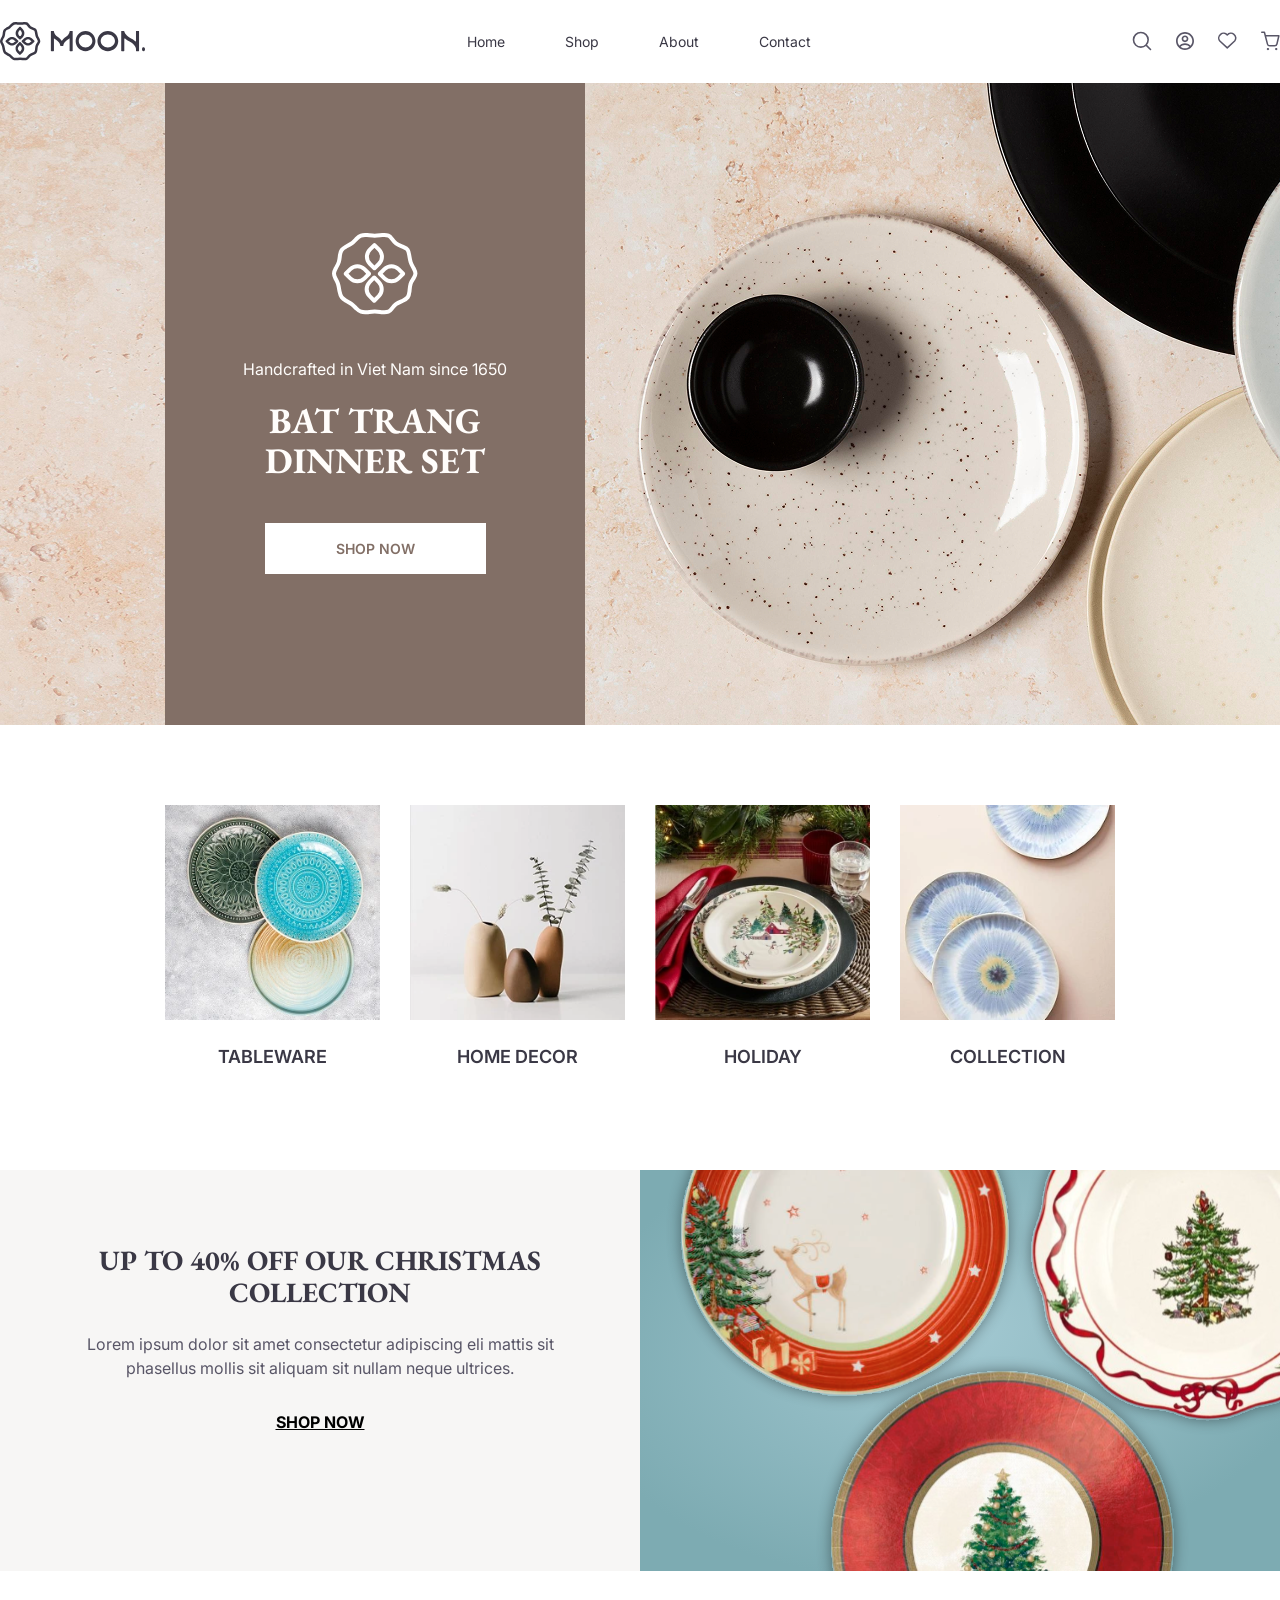
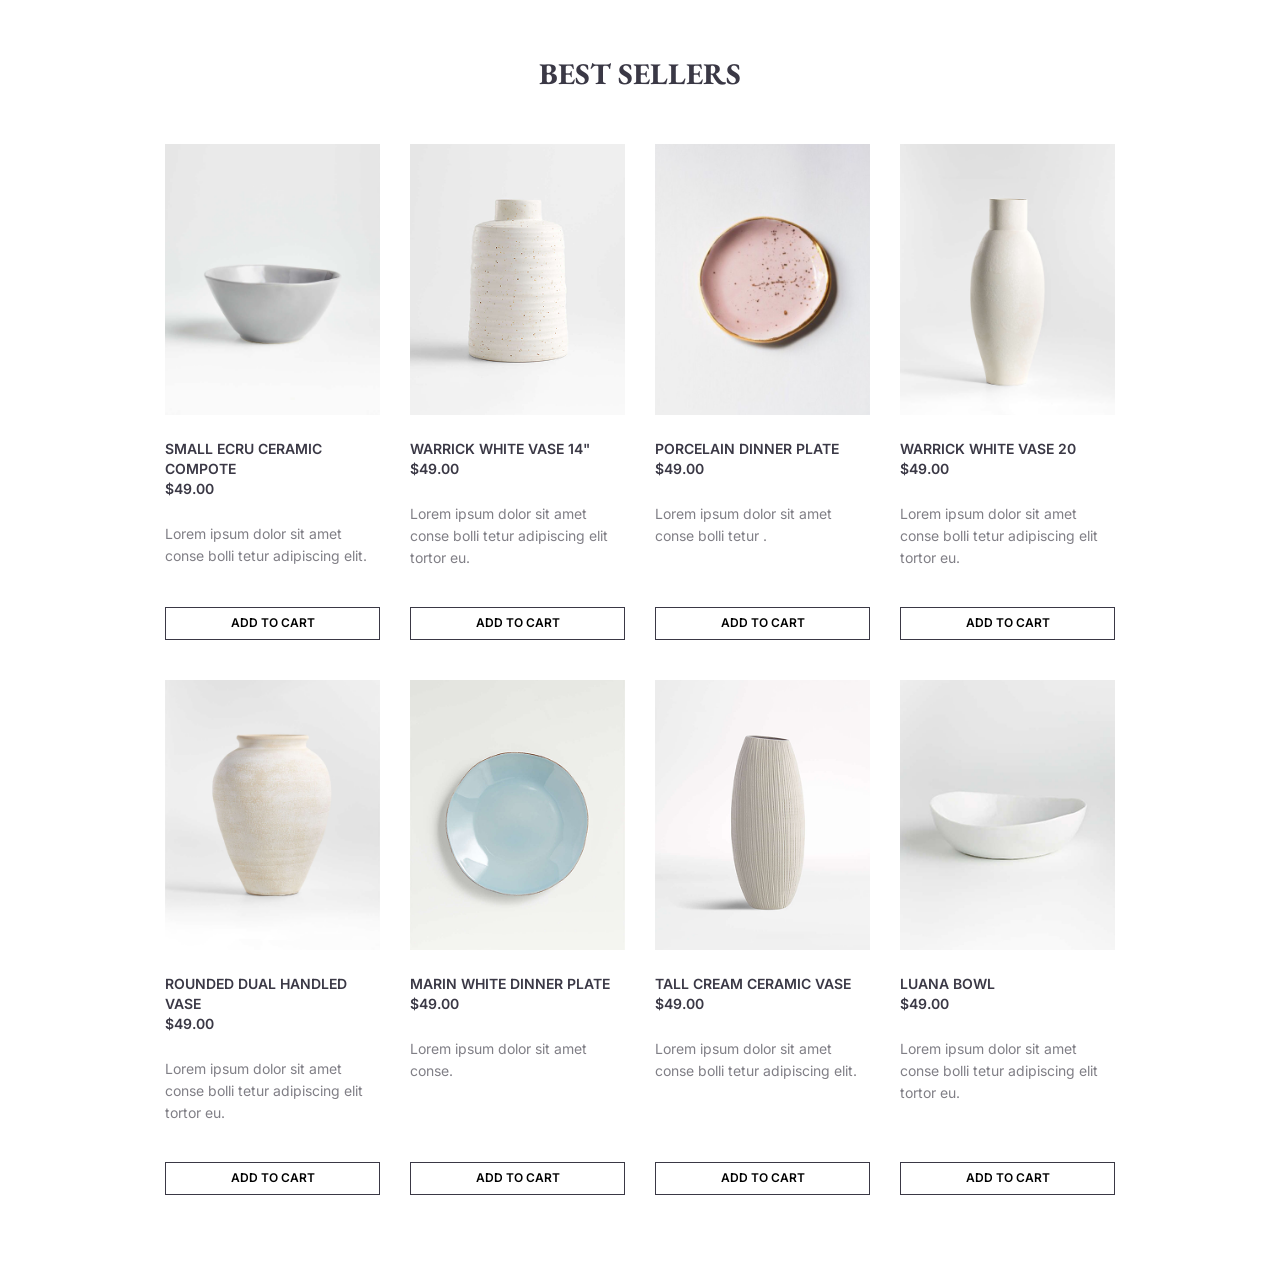
==== index.html @ 0aa41425 "best sellers section added" ====
<!DOCTYPE html>
<html lang="en">

<head>
    <meta charset="UTF-8">
    <meta name="viewport" content="width=device-width, initial-scale=1.0">
    <title>Moon Ceramic-Furniture Store</title>
    <!-- google fonts -->
    <link rel="preconnect" href="https://fonts.googleapis.com">
    <link rel="preconnect" href="https://fonts.gstatic.com" crossorigin>
    <link
        href="https://fonts.googleapis.com/css2?family=EB+Garamond:ital,wght@0,400..800;1,400..800&family=Inter:ital,opsz,wght@0,14..32,100..900;1,14..32,100..900&display=swap"
        rel="stylesheet">
    <!-- Tailwind CSS -->
    <link rel="stylesheet" href="./assets/css/output.css">
</head>

<body class="font-inter">
    <header class="py-[21.84px]">
        <div class="container mx-auto flex justify-between items-center px-5 md:px-0">
            <div class="menu-icon block md:hidden">
                <img src="./assets/images/icons/Menu.svg" alt="menu icon">
            </div>
            <div class="logo">
                <img src="./assets/images/public/logo.svg" alt="logo">
            </div>
            <nav class="hidden md:block">
                <ul class="flex gap-15">
                    <li><a href="#" class="nav-link">Home</a></li>
                    <li><a href="#" class="nav-link">Shop</a></li>
                    <li><a href="#" class="nav-link">About</a></li>
                    <li><a href="#" class="nav-link">Contact</a></li>
                </ul>
            </nav>
            <div class="icons flex gap-6">
                <img src="./assets/images/icons/Search.svg" alt="icon" class="hidden md:block">
                <img src="./assets/images/icons/Avatar.svg" alt="icon" class="hidden md:block">
                <img src="./assets/images/icons/Heart.svg" alt="icon" class="hidden md:block">
                <img src="./assets/images/icons/Shopping cart.svg" alt="icon">
            </div>
        </div>
    </header>
    <main>
        <div class="hero md:bg-[url(../images/public/hero.png)] bg-cover bg-center md:h-160.5">
            <div class="hero-img h-99.5 md:hidden block">
                <img src="./assets/images/public/hero.png" alt="hero image" class="w-full h-full object-cover">
            </div>
            <div
                class="md:ml-41.25 h-88.5 md:h-160.5 md:w-105 bg-[#826F66] flex flex-col md:gap-10.5 gap-7.5 justify-center items-center text-center px-8">
                <img src="./assets/images/public/Icon.svg" alt="">
                <div class="hero-text">
                    <p class="text-light leading-6">Handcrafted in Viet Nam since 1650</p>
                    <h1 class="pt-5 text-light font-bold font-heading text-4xl leading-10 tracking-[4%]">BAT TRANG
                        DINNER SET</h1>
                </div>
                <a href="#" class="text-[#826F66] bg-white py-3.75 px-17.75 font-semibold text-[14px] uppercase">shop
                    now</a>
            </div>
        </div>
        <!-- <div class="collection-section py-20 px-5.5 md:px-41.25">
            <div class="container flex gap-7.5 mx-auto flex-wrap">
                <div class="colection-item text-center lg:w-[calc((100%-90px)/4)] md:w-[calc((100%-30px)/2)] w-100">
                    <img class="w-full" src="./assets/images/collection/TableWare.webp" alt="collection product">
                    <h2 class="product-name">TableWare</h2>
                </div>
                <div class="colection-item text-center lg:w-[calc((100%-90px)/4)] md:w-[calc((100%-30px)/2)] w-100">
                    <img class="w-full" src="./assets/images/collection/Home_decor.webp" alt="collection product">
                    <h2 class="product-name">Home decor</h2>
                </div>
                <div class="colection-item text-center lg:w-[calc((100%-90px)/4)] md:w-[calc((100%-30px)/2)] w-100">
                    <img class="w-full" src="./assets/images/collection/holiday.webp" alt="collection product">
                    <h2 class="product-name">holiday</h2>
                </div>
                <div class="colection-item text-center lg:w-[calc((100%-90px)/4)] md:w-[calc((100%-30px)/2)] w-100">
                    <img class="w-full" src="./assets/images/collection/Collection.webp" alt="collection product">
                    <h2 class="product-name">Collection</h2>
                </div>
            </div>
        </div> -->
        <div class="collection-section py-7.5 md:py-20 px-5.5 md:px-41.25">
            <div class="container mx-auto">
                <div class="products-grid">
                    <div class="colection-item text-center">
                        <img class="w-full" src="./assets/images/collection/TableWare.webp" alt="collection product">
                        <h2 class="product-name">TableWare</h2>
                    </div>
                    <div class="colection-item text-center">
                        <img class="w-full" src="./assets/images/collection/Home_decor.webp" alt="collection product">
                        <h2 class="product-name">Home decor</h2>
                    </div>
                    <div class="colection-item text-center">
                        <img class="w-full" src="./assets/images/collection/holiday.webp" alt="collection product">
                        <h2 class="product-name">holiday</h2>
                    </div>
                    <div class="colection-item text-center">
                        <img class="w-full" src="./assets/images/collection/Collection.webp" alt="collection product">
                        <h2 class="product-name">Collection</h2>
                    </div>
                </div>

            </div>
        </div>

        <div class="christmas-collection">
            <div class="container mx-auto">
                <div class="grid grid-cols-1 md:grid-cols-2">
                    <div
                        class="christmas-offer bg-bg-light flex flex-col gap-6 justify-center items-center px-2.5 md:px-16">
                        <h2
                            class="text-center text-[28px] uppercase text-Primary-warm font-heading font-bold leading-8 tracking-[4%]">
                            Up to 40% off our Christmas collection</h2>
                        <div class="offer-content flex flex-col gap-8">
                            <p class=" text-paragrah text-center">
                                Lorem ipsum dolor sit amet consectetur adipiscing eli mattis sit phasellus mollis sit
                                aliquam sit nullam neque ultrices.
                            </p>
                            <a href=""
                                class="text-primary text-center uppercase underline font-bold leading-5 tracking-[6%] pb-16">shop
                                now</a>
                        </div>
                    </div>
                    <div class="christmas-image">
                        <img src="./assets/images/public/Christmas.svg" class="w-full" alt="christmas-offer">
                    </div>
                </div>
            </div>
        </div>

        <div class="best-sellers py-10 md:py-20 px-5 lg:px-41.25">
            <h2 class="section-title">Best sellers</h2>
            <div class="container mx-auto best-sellers-grid gap-y-10">
                <div class="product flex flex-col gap-9.5 justify-between">
                    <div class="product-info flex flex-col gap-6">
                        <img src="./assets/images/best_sellers/Image.png" alt="product" class="w-full">
                        <div class="product-details">
                            <h3 class="product-title">Small Ecru Ceramic Compote </h3>
                            <span class="price font-semibold text-[14px] text-Primary-warm">$49.00</span>
                        </div>
                        <p class="product-description text-[#807F86] text-[14px] leading-5.5">Lorem ipsum dolor sit
                            amet
                            conse bolli tetur adipiscing elit.</p>
                    </div>
                    <a href="#"
                        class="uppercase text-[12px] leading-[8%] font-semibold px-4.5 py-3.75 text-center border border-Primary-warm">Add
                        to cart</a>
                </div>
                <div class="product flex flex-col gap-9.5 justify-between">
                    <div class="product-info flex flex-col gap-6">
                        <img src="./assets/images/best_sellers/holden-vase.png" alt="product" class="w-full">
                        <div class="product-details">
                            <h3 class="product-title">Warrick White Vase 14" </h3>
                            <span class="price font-semibold text-[14px] text-Primary-warm">$49.00</span>
                        </div>
                        <p class="product-description text-[#807F86] text-[14px] leading-5.5">Lorem ipsum dolor sit amet
                            conse bolli tetur adipiscing elit tortor eu.</p>
                    </div>
                    <a href="#"
                        class="uppercase text-[12px] leading-[8%] font-semibold px-4.5 py-3.75 text-center border border-Primary-warm">Add
                        to cart</a>
                </div>
                <div class="product flex flex-col gap-9.5 justify-between">
                    <div class="product-info flex flex-col gap-6">
                        <img src="./assets/images/best_sellers/Image (1).png" alt="product" class="w-full">
                        <div class="product-details">
                            <h3 class="product-title">Porcelain Dinner Plate </h3>
                            <span class="price font-semibold text-[14px] text-Primary-warm">$49.00</span>
                        </div>
                        <p class="product-description text-[#807F86] text-[14px] leading-5.5">Lorem ipsum dolor sit amet
                            conse bolli tetur .</p>
                    </div>
                    <a href="#"
                        class="uppercase text-[12px] leading-[8%] font-semibold px-4.5 py-3.75 text-center border border-Primary-warm">Add
                        to cart</a>
                </div>
                <div class="product flex flex-col gap-9.5 justify-between">
                    <div class="product-info flex flex-col gap-6">
                        <img src="./assets/images/best_sellers/Image (2).png" alt="product" class="w-full">
                        <div class="product-details">
                            <h3 class="product-title">Warrick White Vase 20</h3>
                            <span class="price font-semibold text-[14px] text-Primary-warm">$49.00</span>
                        </div>
                        <p class="product-description text-[#807F86] text-[14px] leading-5.5">Lorem ipsum dolor sit amet
                            conse bolli tetur adipiscing elit tortor eu.</p>
                    </div>
                    <a href="#"
                        class="uppercase text-[12px] leading-[8%] font-semibold px-4.5 py-3.75 text-center border border-Primary-warm">Add
                        to cart</a>
                </div>
                <div class="product flex flex-col gap-9.5 justify-between">
                    <div class="product-info flex flex-col gap-6">
                        <img src="./assets/images/best_sellers/Image (3).png" alt="product" class="w-full">
                        <div class="product-details">
                            <h3 class="product-title">Rounded Dual Handled Vase</h3>
                            <span class="price font-semibold text-[14px] text-Primary-warm">$49.00</span>
                        </div>
                        <p class="product-description text-[#807F86] text-[14px] leading-5.5">Lorem ipsum dolor sit amet
                            conse bolli tetur adipiscing elit tortor eu.</p>
                    </div>
                    <a href="#"
                        class="uppercase text-[12px] leading-[8%] font-semibold px-4.5 py-3.75 text-center border border-Primary-warm">Add
                        to cart</a>
                </div>
                <div class="product flex flex-col gap-9.5 justify-between">
                    <div class="product-info flex flex-col gap-6">
                        <img src="./assets/images/best_sellers/marin-blue-salad-plate.png" alt="product" class="w-full">
                        <div class="product-details">
                            <h3 class="product-title">Marin White Dinner Plate</h3>
                            <span class="price font-semibold text-[14px] text-Primary-warm">$49.00</span>
                        </div>
                        <p class="product-description text-[#807F86] text-[14px] leading-5.5">Lorem ipsum dolor sit amet
                            conse.</p>
                    </div>
                    <a href="#"
                        class="uppercase text-[12px] leading-[8%] font-semibold px-4.5 py-3.75 text-center border border-Primary-warm">Add
                        to cart</a>
                </div>
                <div class="product flex flex-col gap-9.5 justify-between">
                    <div class="product-info flex flex-col gap-6">
                        <img src="./assets/images/best_sellers/alura-cream-tall-vase.png" alt="product" class="w-full">
                        <div class="product-details">
                            <h3 class="product-title">Tall Cream Ceramic Vase</h3>
                            <span class="price font-semibold text-[14px] text-Primary-warm">$49.00</span>
                        </div>
                        <p class="product-description text-[#807F86] text-[14px] leading-5.5">Lorem ipsum dolor sit amet
                            conse bolli tetur adipiscing elit.</p>
                    </div>
                    <a href="#"
                        class="uppercase text-[12px] leading-[8%] font-semibold px-4.5 py-3.75 text-center border border-Primary-warm">Add
                        to cart</a>
                </div>
                <div class="product flex flex-col gap-9.5 justify-between">
                    <div class="product-info flex flex-col gap-6">
                        <img src="./assets/images/best_sellers/mercer-low-bowl.png" alt="product" class="w-full">
                        <div class="product-details">
                            <h3 class="product-title">Luana Bowl</h3>
                            <span class="price font-semibold text-[14px] text-Primary-warm">$49.00</span>
                        </div>
                        <p class="product-description text-[#807F86] text-[14px] leading-5.5">Lorem ipsum dolor sit amet
                            conse bolli tetur adipiscing elit tortor eu.</p>
                    </div>
                    <a href="#"
                        class="uppercase text-[12px] leading-[8%] font-semibold px-4.5 py-3.75 text-center border border-Primary-warm">Add
                        to cart</a>
                </div>

            </div>
        </div>
    </main>
</body>

</html>
---- assets/css/output.css ----
/*! tailwindcss v4.1.18 | MIT License | https://tailwindcss.com */
@layer properties;
@layer theme, base, components, utilities;
@layer theme {
  :root, :host {
    --font-sans: ui-sans-serif, system-ui, sans-serif, "Apple Color Emoji",
      "Segoe UI Emoji", "Segoe UI Symbol", "Noto Color Emoji";
    --font-mono: ui-monospace, SFMono-Regular, Menlo, Monaco, Consolas, "Liberation Mono",
      "Courier New", monospace;
    --color-white: #fff;
    --spacing: 0.25rem;
    --text-4xl: 2.25rem;
    --text-4xl--line-height: calc(2.5 / 2.25);
    --font-weight-semibold: 600;
    --font-weight-bold: 700;
    --default-font-family: var(--font-sans);
    --default-mono-font-family: var(--font-mono);
    --font-inter: "Inter";
    --font-heading: "EB Garamond";
    --color-Primary-warm: #3a3845;
    --color-paragrah: #595667;
    --color-light: #fffdfb;
    --color-bg-light: #F7F6F5;
  }
}
@layer base {
  *, ::after, ::before, ::backdrop, ::file-selector-button {
    box-sizing: border-box;
    margin: 0;
    padding: 0;
    border: 0 solid;
  }
  html, :host {
    line-height: 1.5;
    -webkit-text-size-adjust: 100%;
    tab-size: 4;
    font-family: var(--default-font-family, ui-sans-serif, system-ui, sans-serif, "Apple Color Emoji", "Segoe UI Emoji", "Segoe UI Symbol", "Noto Color Emoji");
    font-feature-settings: var(--default-font-feature-settings, normal);
    font-variation-settings: var(--default-font-variation-settings, normal);
    -webkit-tap-highlight-color: transparent;
  }
  hr {
    height: 0;
    color: inherit;
    border-top-width: 1px;
  }
  abbr:where([title]) {
    -webkit-text-decoration: underline dotted;
    text-decoration: underline dotted;
  }
  h1, h2, h3, h4, h5, h6 {
    font-size: inherit;
    font-weight: inherit;
  }
  a {
    color: inherit;
    -webkit-text-decoration: inherit;
    text-decoration: inherit;
  }
  b, strong {
    font-weight: bolder;
  }
  code, kbd, samp, pre {
    font-family: var(--default-mono-font-family, ui-monospace, SFMono-Regular, Menlo, Monaco, Consolas, "Liberation Mono", "Courier New", monospace);
    font-feature-settings: var(--default-mono-font-feature-settings, normal);
    font-variation-settings: var(--default-mono-font-variation-settings, normal);
    font-size: 1em;
  }
  small {
    font-size: 80%;
  }
  sub, sup {
    font-size: 75%;
    line-height: 0;
    position: relative;
    vertical-align: baseline;
  }
  sub {
    bottom: -0.25em;
  }
  sup {
    top: -0.5em;
  }
  table {
    text-indent: 0;
    border-color: inherit;
    border-collapse: collapse;
  }
  :-moz-focusring {
    outline: auto;
  }
  progress {
    vertical-align: baseline;
  }
  summary {
    display: list-item;
  }
  ol, ul, menu {
    list-style: none;
  }
  img, svg, video, canvas, audio, iframe, embed, object {
    display: block;
    vertical-align: middle;
  }
  img, video {
    max-width: 100%;
    height: auto;
  }
  button, input, select, optgroup, textarea, ::file-selector-button {
    font: inherit;
    font-feature-settings: inherit;
    font-variation-settings: inherit;
    letter-spacing: inherit;
    color: inherit;
    border-radius: 0;
    background-color: transparent;
    opacity: 1;
  }
  :where(select:is([multiple], [size])) optgroup {
    font-weight: bolder;
  }
  :where(select:is([multiple], [size])) optgroup option {
    padding-inline-start: 20px;
  }
  ::file-selector-button {
    margin-inline-end: 4px;
  }
  ::placeholder {
    opacity: 1;
  }
  @supports (not (-webkit-appearance: -apple-pay-button))  or (contain-intrinsic-size: 1px) {
    ::placeholder {
      color: currentcolor;
      @supports (color: color-mix(in lab, red, red)) {
        color: color-mix(in oklab, currentcolor 50%, transparent);
      }
    }
  }
  textarea {
    resize: vertical;
  }
  ::-webkit-search-decoration {
    -webkit-appearance: none;
  }
  ::-webkit-date-and-time-value {
    min-height: 1lh;
    text-align: inherit;
  }
  ::-webkit-datetime-edit {
    display: inline-flex;
  }
  ::-webkit-datetime-edit-fields-wrapper {
    padding: 0;
  }
  ::-webkit-datetime-edit, ::-webkit-datetime-edit-year-field, ::-webkit-datetime-edit-month-field, ::-webkit-datetime-edit-day-field, ::-webkit-datetime-edit-hour-field, ::-webkit-datetime-edit-minute-field, ::-webkit-datetime-edit-second-field, ::-webkit-datetime-edit-millisecond-field, ::-webkit-datetime-edit-meridiem-field {
    padding-block: 0;
  }
  ::-webkit-calendar-picker-indicator {
    line-height: 1;
  }
  :-moz-ui-invalid {
    box-shadow: none;
  }
  button, input:where([type="button"], [type="reset"], [type="submit"]), ::file-selector-button {
    appearance: button;
  }
  ::-webkit-inner-spin-button, ::-webkit-outer-spin-button {
    height: auto;
  }
  [hidden]:where(:not([hidden="until-found"])) {
    display: none !important;
  }
}
@layer utilities {
  .container {
    width: 100%;
    @media (width >= 40rem) {
      max-width: 40rem;
    }
    @media (width >= 48rem) {
      max-width: 48rem;
    }
    @media (width >= 64rem) {
      max-width: 64rem;
    }
    @media (width >= 80rem) {
      max-width: 80rem;
    }
    @media (width >= 96rem) {
      max-width: 96rem;
    }
  }
  .mx-auto {
    margin-inline: auto;
  }
  .block {
    display: block;
  }
  .flex {
    display: flex;
  }
  .grid {
    display: grid;
  }
  .hidden {
    display: none;
  }
  .table {
    display: table;
  }
  .h-88 {
    height: calc(var(--spacing) * 88);
  }
  .h-88\.5 {
    height: calc(var(--spacing) * 88.5);
  }
  .h-99 {
    height: calc(var(--spacing) * 99);
  }
  .h-99\.5 {
    height: calc(var(--spacing) * 99.5);
  }
  .h-full {
    height: 100%;
  }
  .w-100 {
    width: calc(var(--spacing) * 100);
  }
  .w-full {
    width: 100%;
  }
  .border-collapse {
    border-collapse: collapse;
  }
  .transform {
    transform: var(--tw-rotate-x,) var(--tw-rotate-y,) var(--tw-rotate-z,) var(--tw-skew-x,) var(--tw-skew-y,);
  }
  .resize {
    resize: both;
  }
  .grid-cols-1 {
    grid-template-columns: repeat(1, minmax(0, 1fr));
  }
  .flex-col {
    flex-direction: column;
  }
  .flex-wrap {
    flex-wrap: wrap;
  }
  .items-center {
    align-items: center;
  }
  .justify-between {
    justify-content: space-between;
  }
  .justify-center {
    justify-content: center;
  }
  .gap-6 {
    gap: calc(var(--spacing) * 6);
  }
  .gap-7 {
    gap: calc(var(--spacing) * 7);
  }
  .gap-7\.5 {
    gap: calc(var(--spacing) * 7.5);
  }
  .gap-8 {
    gap: calc(var(--spacing) * 8);
  }
  .gap-9 {
    gap: calc(var(--spacing) * 9);
  }
  .gap-9\.5 {
    gap: calc(var(--spacing) * 9.5);
  }
  .gap-15 {
    gap: calc(var(--spacing) * 15);
  }
  .gap-\[38px\] {
    gap: 38px;
  }
  .gap-y-10 {
    row-gap: calc(var(--spacing) * 10);
  }
  .border {
    border-style: var(--tw-border-style);
    border-width: 1px;
  }
  .border-Primary-warm {
    border-color: var(--color-Primary-warm);
  }
  .bg-\[\#826F66\] {
    background-color: #826F66;
  }
  .bg-bg-light {
    background-color: var(--color-bg-light);
  }
  .bg-white {
    background-color: var(--color-white);
  }
  .bg-cover {
    background-size: cover;
  }
  .bg-center {
    background-position: center;
  }
  .object-cover {
    object-fit: cover;
  }
  .px-2 {
    padding-inline: calc(var(--spacing) * 2);
  }
  .px-2\.5 {
    padding-inline: calc(var(--spacing) * 2.5);
  }
  .px-4 {
    padding-inline: calc(var(--spacing) * 4);
  }
  .px-4\.5 {
    padding-inline: calc(var(--spacing) * 4.5);
  }
  .px-5 {
    padding-inline: calc(var(--spacing) * 5);
  }
  .px-5\.5 {
    padding-inline: calc(var(--spacing) * 5.5);
  }
  .px-8 {
    padding-inline: calc(var(--spacing) * 8);
  }
  .px-17 {
    padding-inline: calc(var(--spacing) * 17);
  }
  .px-17\.75 {
    padding-inline: calc(var(--spacing) * 17.75);
  }
  .px-41 {
    padding-inline: calc(var(--spacing) * 41);
  }
  .px-41\.25 {
    padding-inline: calc(var(--spacing) * 41.25);
  }
  .py-3 {
    padding-block: calc(var(--spacing) * 3);
  }
  .py-3\.75 {
    padding-block: calc(var(--spacing) * 3.75);
  }
  .py-7 {
    padding-block: calc(var(--spacing) * 7);
  }
  .py-7\.5 {
    padding-block: calc(var(--spacing) * 7.5);
  }
  .py-10 {
    padding-block: calc(var(--spacing) * 10);
  }
  .py-20 {
    padding-block: calc(var(--spacing) * 20);
  }
  .py-\[21\.84px\] {
    padding-block: 21.84px;
  }
  .pt-5 {
    padding-top: calc(var(--spacing) * 5);
  }
  .pb-16 {
    padding-bottom: calc(var(--spacing) * 16);
  }
  .text-center {
    text-align: center;
  }
  .font-heading {
    font-family: var(--font-heading);
  }
  .font-inter {
    font-family: var(--font-inter);
  }
  .text-4xl {
    font-size: var(--text-4xl);
    line-height: var(--tw-leading, var(--text-4xl--line-height));
  }
  .text-\[12px\] {
    font-size: 12px;
  }
  .text-\[14px\] {
    font-size: 14px;
  }
  .text-\[28px\] {
    font-size: 28px;
  }
  .leading-5 {
    --tw-leading: calc(var(--spacing) * 5);
    line-height: calc(var(--spacing) * 5);
  }
  .leading-5\.5 {
    --tw-leading: calc(var(--spacing) * 5.5);
    line-height: calc(var(--spacing) * 5.5);
  }
  .leading-6 {
    --tw-leading: calc(var(--spacing) * 6);
    line-height: calc(var(--spacing) * 6);
  }
  .leading-8 {
    --tw-leading: calc(var(--spacing) * 8);
    line-height: calc(var(--spacing) * 8);
  }
  .leading-10 {
    --tw-leading: calc(var(--spacing) * 10);
    line-height: calc(var(--spacing) * 10);
  }
  .leading-\[8\%\] {
    --tw-leading: 8%;
    line-height: 8%;
  }
  .font-bold {
    --tw-font-weight: var(--font-weight-bold);
    font-weight: var(--font-weight-bold);
  }
  .font-semibold {
    --tw-font-weight: var(--font-weight-semibold);
    font-weight: var(--font-weight-semibold);
  }
  .tracking-\[4\%\] {
    --tw-tracking: 4%;
    letter-spacing: 4%;
  }
  .tracking-\[6\%\] {
    --tw-tracking: 6%;
    letter-spacing: 6%;
  }
  .text-Primary-warm {
    color: var(--color-Primary-warm);
  }
  .text-\[\#807F86\] {
    color: #807F86;
  }
  .text-\[\#826F66\] {
    color: #826F66;
  }
  .text-light {
    color: var(--color-light);
  }
  .text-paragrah {
    color: var(--color-paragrah);
  }
  .uppercase {
    text-transform: uppercase;
  }
  .underline {
    text-decoration-line: underline;
  }
  .outline {
    outline-style: var(--tw-outline-style);
    outline-width: 1px;
  }
  .filter {
    filter: var(--tw-blur,) var(--tw-brightness,) var(--tw-contrast,) var(--tw-grayscale,) var(--tw-hue-rotate,) var(--tw-invert,) var(--tw-saturate,) var(--tw-sepia,) var(--tw-drop-shadow,);
  }
  .md\:ml-41\.25 {
    @media (width >= 48rem) {
      margin-left: calc(var(--spacing) * 41.25);
    }
  }
  .md\:block {
    @media (width >= 48rem) {
      display: block;
    }
  }
  .md\:hidden {
    @media (width >= 48rem) {
      display: none;
    }
  }
  .md\:h-160\.5 {
    @media (width >= 48rem) {
      height: calc(var(--spacing) * 160.5);
    }
  }
  .md\:w-105 {
    @media (width >= 48rem) {
      width: calc(var(--spacing) * 105);
    }
  }
  .md\:w-\[calc\(\(100\%-30px\)\/2\)\] {
    @media (width >= 48rem) {
      width: calc((100% - 30px) / 2);
    }
  }
  .md\:grid-cols-2 {
    @media (width >= 48rem) {
      grid-template-columns: repeat(2, minmax(0, 1fr));
    }
  }
  .md\:gap-10\.5 {
    @media (width >= 48rem) {
      gap: calc(var(--spacing) * 10.5);
    }
  }
  .md\:bg-\[url\(\.\.\/images\/public\/hero\.png\)\] {
    @media (width >= 48rem) {
      background-image: url(../images/public/hero.png);
    }
  }
  .md\:px-0 {
    @media (width >= 48rem) {
      padding-inline: calc(var(--spacing) * 0);
    }
  }
  .md\:px-16 {
    @media (width >= 48rem) {
      padding-inline: calc(var(--spacing) * 16);
    }
  }
  .md\:px-41\.25 {
    @media (width >= 48rem) {
      padding-inline: calc(var(--spacing) * 41.25);
    }
  }
  .md\:py-20 {
    @media (width >= 48rem) {
      padding-block: calc(var(--spacing) * 20);
    }
  }
  .lg\:w-\[calc\(\(100\%-90px\)\/4\)\] {
    @media (width >= 64rem) {
      width: calc((100% - 90px) / 4);
    }
  }
  .lg\:px-41\.25 {
    @media (width >= 64rem) {
      padding-inline: calc(var(--spacing) * 41.25);
    }
  }
}
.nav-link {
  font-size: 14px;
  color: var(--color-Primary-warm);
  text-transform: capitalize;
}
.product-name {
  padding-top: calc(var(--spacing) * 5.75);
  padding-bottom: calc(var(--spacing) * 5);
  font-size: 18px;
  --tw-font-weight: var(--font-weight-semibold);
  font-weight: var(--font-weight-semibold);
  --tw-tracking: 6%;
  letter-spacing: 6%;
  color: var(--color-Primary-warm);
  text-transform: uppercase;
}
.section-title {
  padding-bottom: calc(var(--spacing) * 12);
  text-align: center;
  font-family: var(--font-heading);
  font-size: 30px;
  --tw-font-weight: var(--font-weight-bold);
  font-weight: var(--font-weight-bold);
  color: var(--color-Primary-warm);
  text-transform: uppercase;
}
.products-grid {
  display: grid;
  grid-template-columns: repeat(1, minmax(0, 1fr));
  column-gap: calc(var(--spacing) * 7.5);
  @media (width >= 48rem) {
    grid-template-columns: repeat(2, minmax(0, 1fr));
  }
  @media (width >= 64rem) {
    grid-template-columns: repeat(4, minmax(0, 1fr));
  }
}
.product-details {
  font-size: 14px;
  --tw-leading: calc(var(--spacing) * 5);
  line-height: calc(var(--spacing) * 5);
  --tw-font-weight: var(--font-weight-semibold);
  font-weight: var(--font-weight-semibold);
  --tw-tracking: 0%;
  letter-spacing: 0%;
  color: var(--color-Primary-warm);
  text-transform: uppercase;
}
.best-sellers-grid {
  display: grid;
  grid-template-columns: repeat(2, minmax(0, 1fr));
  column-gap: calc(var(--spacing) * 2.5);
  @media (width >= 48rem) {
    grid-template-columns: repeat(3, minmax(0, 1fr));
  }
  @media (width >= 48rem) {
    column-gap: calc(var(--spacing) * 5);
  }
  @media (width >= 64rem) {
    grid-template-columns: repeat(4, minmax(0, 1fr));
  }
  @media (width >= 64rem) {
    column-gap: calc(var(--spacing) * 7.5);
  }
}
@property --tw-rotate-x {
  syntax: "*";
  inherits: false;
}
@property --tw-rotate-y {
  syntax: "*";
  inherits: false;
}
@property --tw-rotate-z {
  syntax: "*";
  inherits: false;
}
@property --tw-skew-x {
  syntax: "*";
  inherits: false;
}
@property --tw-skew-y {
  syntax: "*";
  inherits: false;
}
@property --tw-border-style {
  syntax: "*";
  inherits: false;
  initial-value: solid;
}
@property --tw-leading {
  syntax: "*";
  inherits: false;
}
@property --tw-font-weight {
  syntax: "*";
  inherits: false;
}
@property --tw-tracking {
  syntax: "*";
  inherits: false;
}
@property --tw-outline-style {
  syntax: "*";
  inherits: false;
  initial-value: solid;
}
@property --tw-blur {
  syntax: "*";
  inherits: false;
}
@property --tw-brightness {
  syntax: "*";
  inherits: false;
}
@property --tw-contrast {
  syntax: "*";
  inherits: false;
}
@property --tw-grayscale {
  syntax: "*";
  inherits: false;
}
@property --tw-hue-rotate {
  syntax: "*";
  inherits: false;
}
@property --tw-invert {
  syntax: "*";
  inherits: false;
}
@property --tw-opacity {
  syntax: "*";
  inherits: false;
}
@property --tw-saturate {
  syntax: "*";
  inherits: false;
}
@property --tw-sepia {
  syntax: "*";
  inherits: false;
}
@property --tw-drop-shadow {
  syntax: "*";
  inherits: false;
}
@property --tw-drop-shadow-color {
  syntax: "*";
  inherits: false;
}
@property --tw-drop-shadow-alpha {
  syntax: "<percentage>";
  inherits: false;
  initial-value: 100%;
}
@property --tw-drop-shadow-size {
  syntax: "*";
  inherits: false;
}
@layer properties {
  @supports ((-webkit-hyphens: none) and (not (margin-trim: inline))) or ((-moz-orient: inline) and (not (color:rgb(from red r g b)))) {
    *, ::before, ::after, ::backdrop {
      --tw-rotate-x: initial;
      --tw-rotate-y: initial;
      --tw-rotate-z: initial;
      --tw-skew-x: initial;
      --tw-skew-y: initial;
      --tw-border-style: solid;
      --tw-leading: initial;
      --tw-font-weight: initial;
      --tw-tracking: initial;
      --tw-outline-style: solid;
      --tw-blur: initial;
      --tw-brightness: initial;
      --tw-contrast: initial;
      --tw-grayscale: initial;
      --tw-hue-rotate: initial;
      --tw-invert: initial;
      --tw-opacity: initial;
      --tw-saturate: initial;
      --tw-sepia: initial;
      --tw-drop-shadow: initial;
      --tw-drop-shadow-color: initial;
      --tw-drop-shadow-alpha: 100%;
      --tw-drop-shadow-size: initial;
    }
  }
}
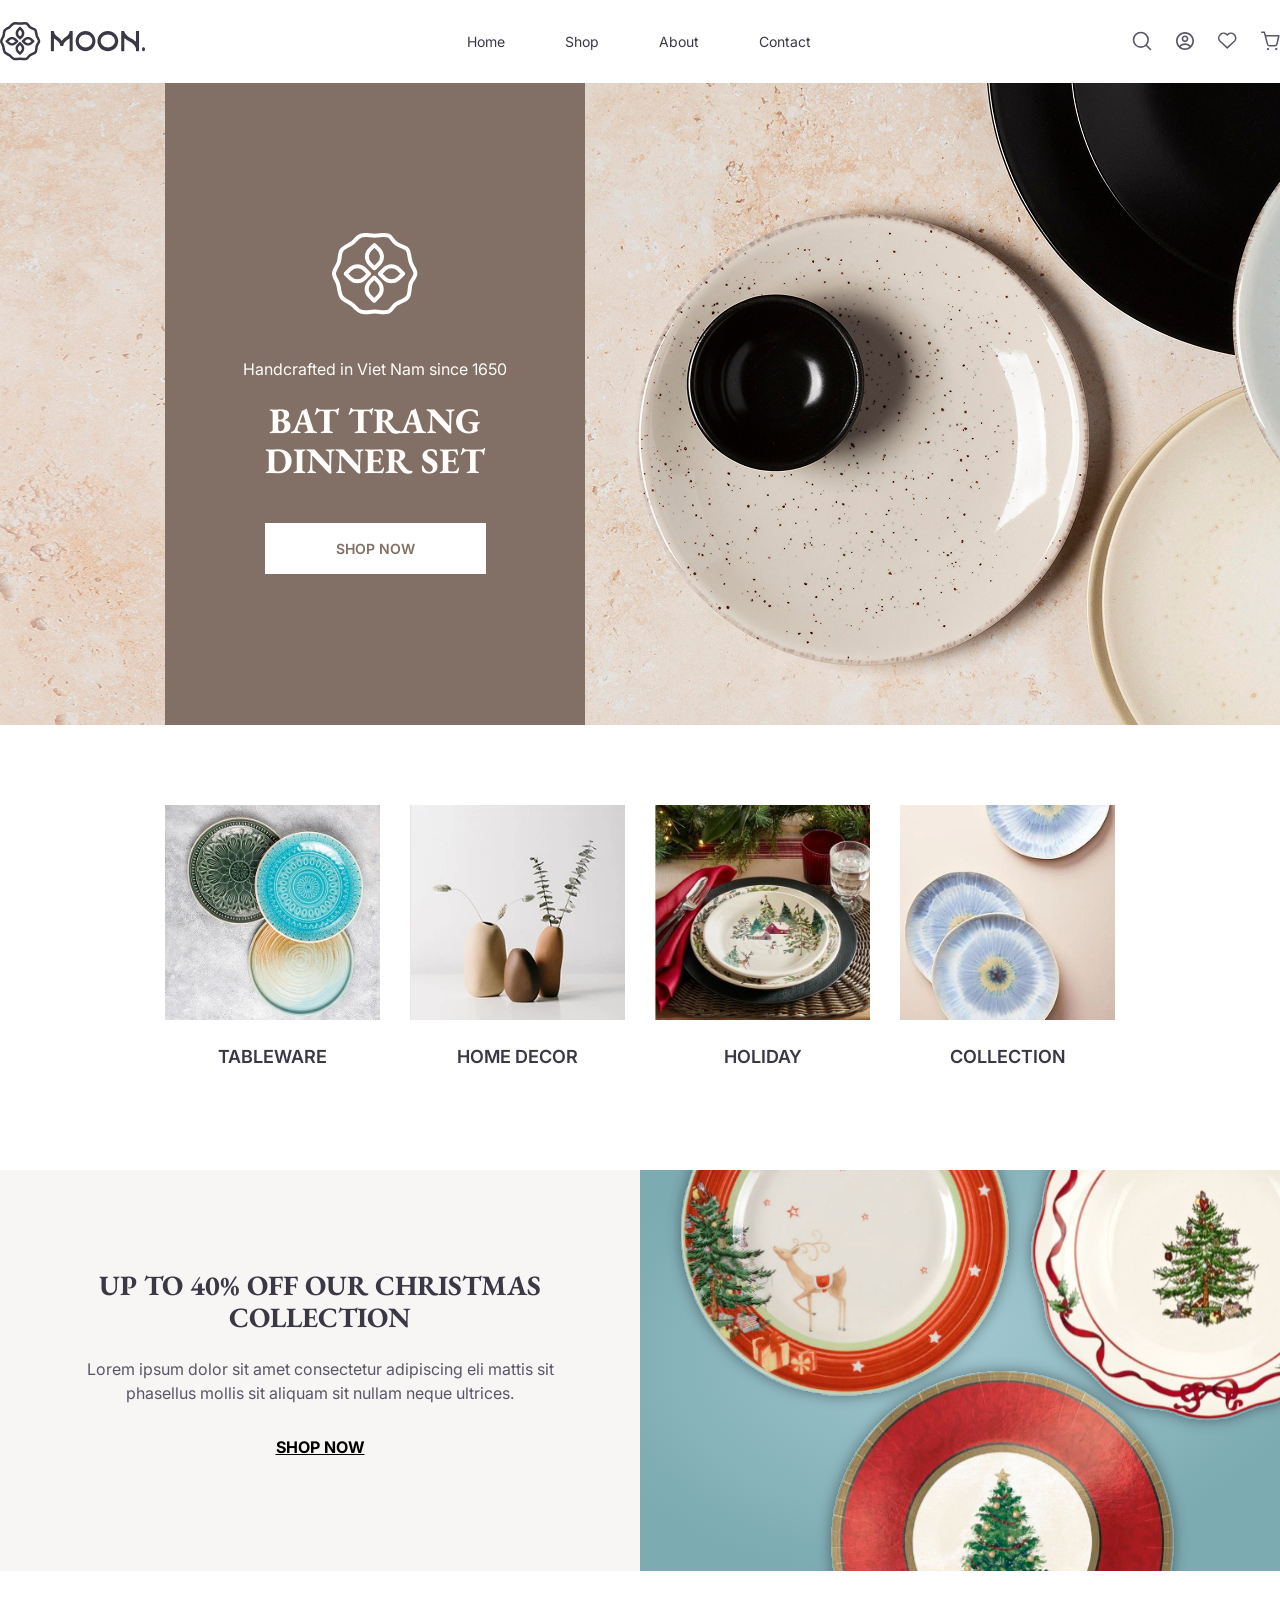
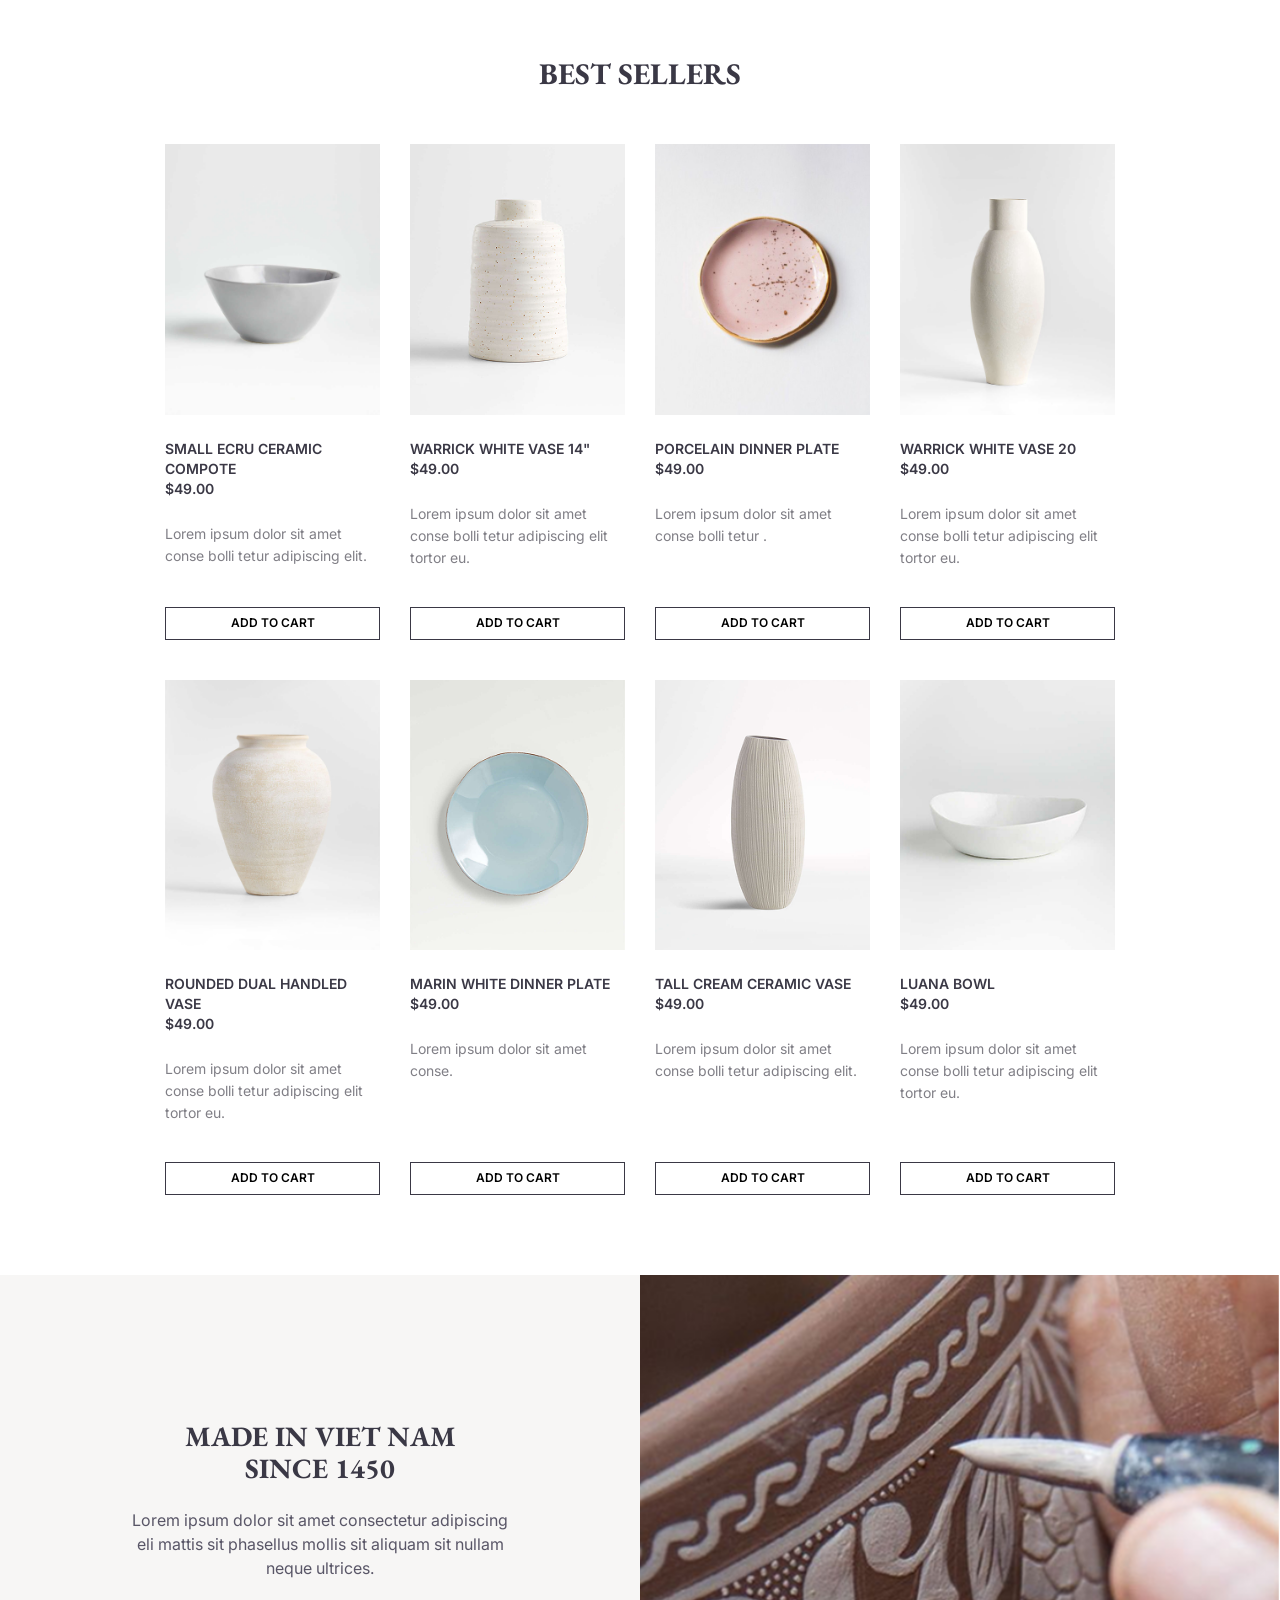
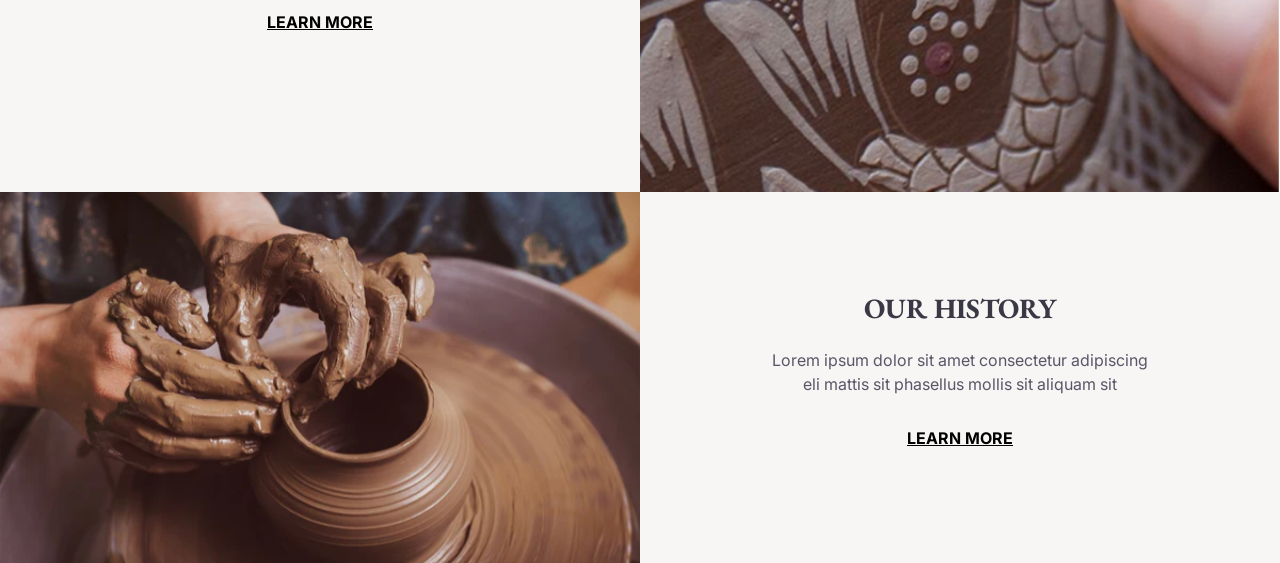
==== commit 1d326f63: "history-section section added" ====
--- a/index.html
+++ b/index.html
@@ -103,9 +103,9 @@
 
         <div class="christmas-collection">
             <div class="container mx-auto">
-                <div class="grid grid-cols-1 md:grid-cols-2">
+                <div class="grid grid-cols-1 lg:grid-cols-2">
                     <div
-                        class="christmas-offer bg-bg-light flex flex-col gap-6 justify-center items-center px-2.5 md:px-16">
+                        class="christmas-offer bg-bg-light flex flex-col gap-6 justify-center items-center px-2.5 md:px-16 pt-12.5">
                         <h2
                             class="text-center text-[28px] uppercase text-Primary-warm font-heading font-bold leading-8 tracking-[4%]">
                             Up to 40% off our Christmas collection</h2>
@@ -245,6 +245,51 @@
 
             </div>
         </div>
+
+        <div class="history-section">
+            <div class="container mx-auto">
+                <div class="grid grid-cols-1 lg:grid-cols-2">
+                    <div class=" bg-bg-light flex flex-col gap-6 justify-center items-center px-2.5 md:px-16 pt-12.5">
+                        <h2
+                            class="px-[78.5px] text-center text-[28px] uppercase text-Primary-warm font-heading font-bold leading-8 tracking-[4%]">
+                            Made in viet Nam
+                            since 1450</h2>
+                        <div class="flex flex-col gap-8 px-15">
+                            <p class=" text-paragrah text-center">
+                                Lorem ipsum dolor sit amet consectetur adipiscing eli mattis sit phasellus mollis sit
+                                aliquam sit nullam neque ultrices.
+                            </p>
+                            <a href=""
+                                class="text-primary text-center uppercase underline font-bold leading-5 tracking-[6%] pb-16">Learn
+                                more</a>
+                        </div>
+                    </div>
+                    <div class="history-image">
+                        <img src="./assets/images/public/history.png" class="w-full" alt="history">
+                    </div>
+                    <div class="hidden md:block history-image">
+                        <img src="./assets/images/public/pottery-wheel.svg" class="w-full" alt="wheel">
+                    </div>
+                    <div class=" bg-bg-light flex flex-col gap-6 justify-center items-center px-2.5 md:px-16 pt-12.5">
+                        <h2
+                            class="text-center text-[28px] uppercase text-Primary-warm font-heading font-bold leading-8 tracking-[4%] px-[78.5px]">
+                            Our History</h2>
+                        <div class="offer-content flex flex-col gap-8 px-15">
+                            <p class=" text-paragrah text-center">
+                                Lorem ipsum dolor sit amet consectetur adipiscing eli mattis sit phasellus mollis sit
+                                aliquam sit
+                            </p>
+                            <a href=""
+                                class="text-primary text-center uppercase underline font-bold leading-5 tracking-[6%] pb-16">Learn
+                                more</a>
+                        </div>
+                    </div>
+                    <div class="block md:hidden history-image">
+                        <img src="./assets/images/public/pottery-wheel.svg" class="w-full" alt="wheel">
+                    </div>
+                </div>
+            </div>
+        </div>
     </main>
 </body>
 
--- a/assets/css/output.css
+++ b/assets/css/output.css
@@ -223,6 +223,12 @@
   .h-full {
     height: 100%;
   }
+  .max-h-\[348\] {
+    max-height: 348;
+  }
+  .max-h-\[348px\] {
+    max-height: 348px;
+  }
   .w-100 {
     width: calc(var(--spacing) * 100);
   }
@@ -329,6 +335,9 @@
   .px-8 {
     padding-inline: calc(var(--spacing) * 8);
   }
+  .px-15 {
+    padding-inline: calc(var(--spacing) * 15);
+  }
   .px-17 {
     padding-inline: calc(var(--spacing) * 17);
   }
@@ -341,6 +350,15 @@
   .px-41\.25 {
     padding-inline: calc(var(--spacing) * 41.25);
   }
+  .px-\[60px\] {
+    padding-inline: 60px;
+  }
+  .px-\[78\.5px\] {
+    padding-inline: 78.5px;
+  }
+  .px-\[px\] {
+    padding-inline: px;
+  }
   .py-3 {
     padding-block: calc(var(--spacing) * 3);
   }
@@ -364,6 +382,21 @@
   }
   .pt-5 {
     padding-top: calc(var(--spacing) * 5);
+  }
+  .pt-12 {
+    padding-top: calc(var(--spacing) * 12);
+  }
+  .pt-12\.5 {
+    padding-top: calc(var(--spacing) * 12.5);
+  }
+  .pt-50 {
+    padding-top: calc(var(--spacing) * 50);
+  }
+  .pt-\[50\] {
+    padding-top: 50;
+  }
+  .pt-\[50px\] {
+    padding-top: 50px;
   }
   .pb-16 {
     padding-bottom: calc(var(--spacing) * 16);
@@ -526,6 +559,11 @@
   .lg\:w-\[calc\(\(100\%-90px\)\/4\)\] {
     @media (width >= 64rem) {
       width: calc((100% - 90px) / 4);
+    }
+  }
+  .lg\:grid-cols-2 {
+    @media (width >= 64rem) {
+      grid-template-columns: repeat(2, minmax(0, 1fr));
     }
   }
   .lg\:px-41\.25 {
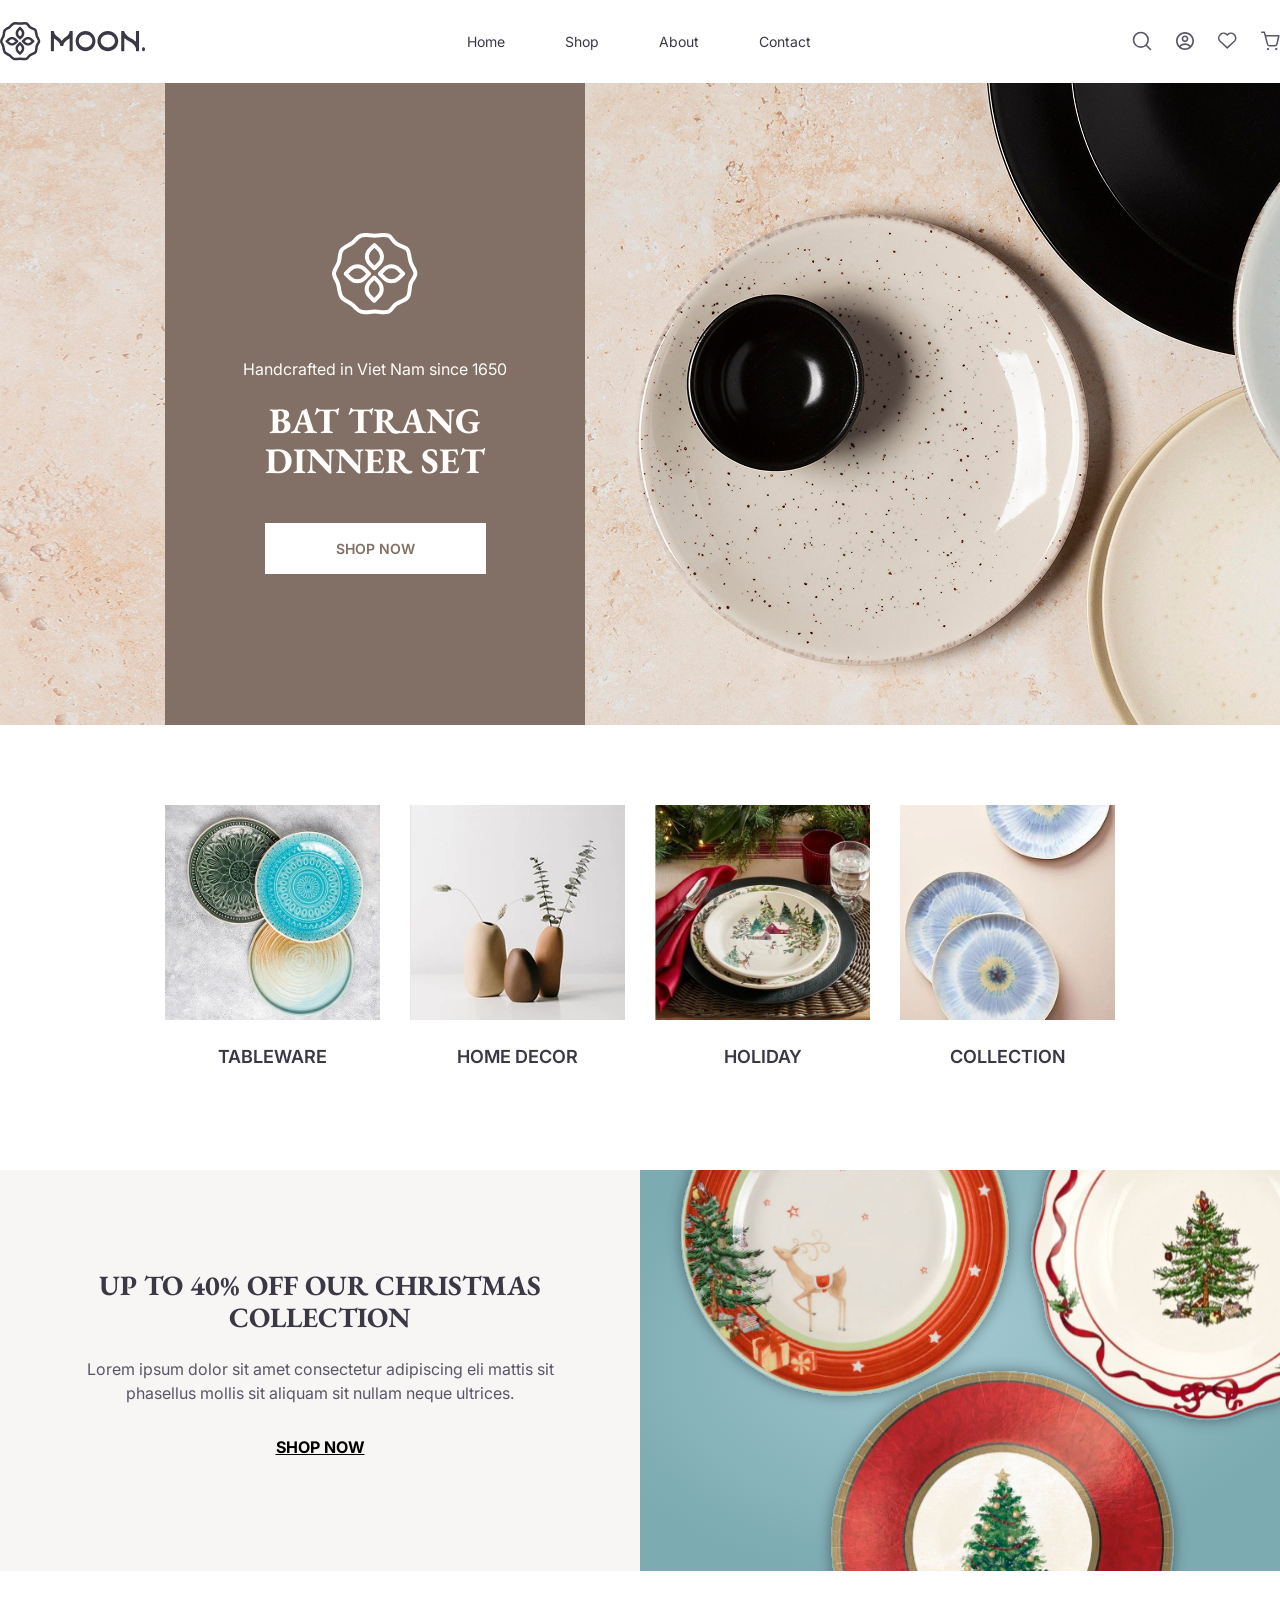
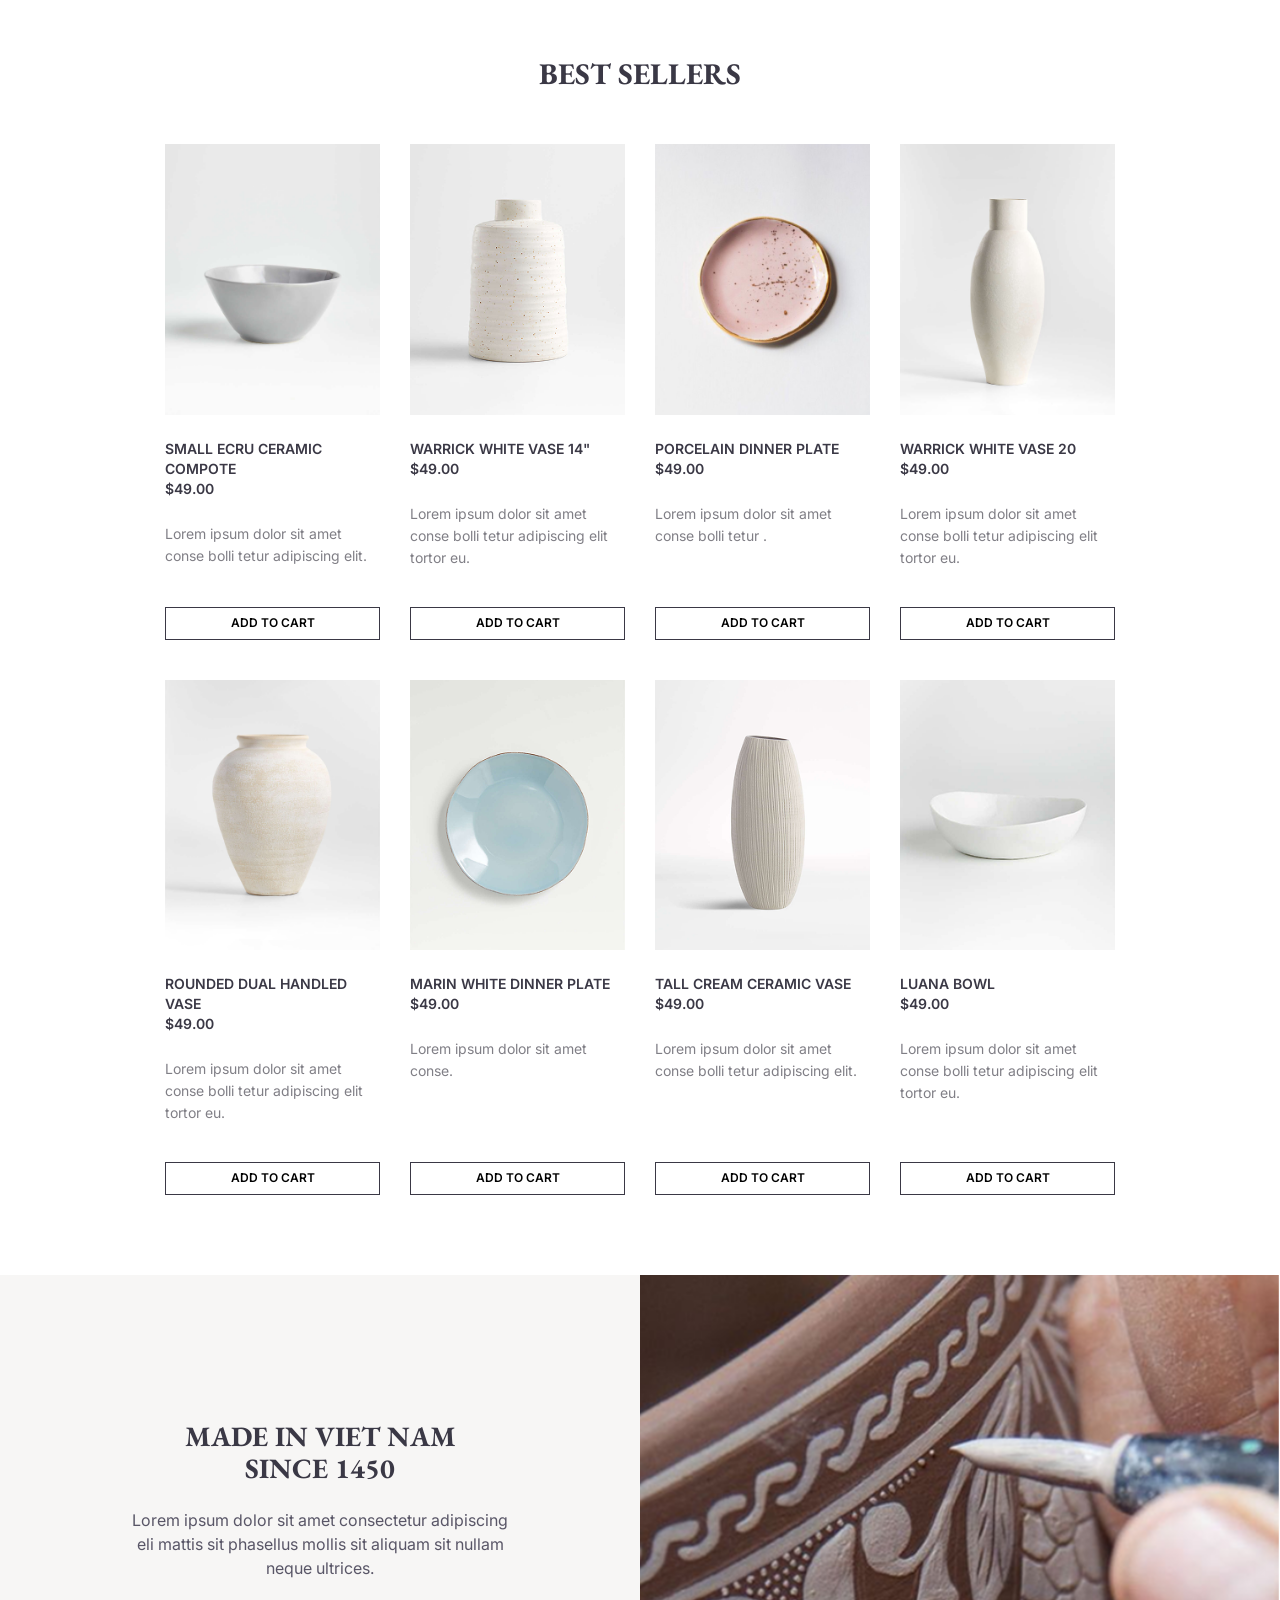
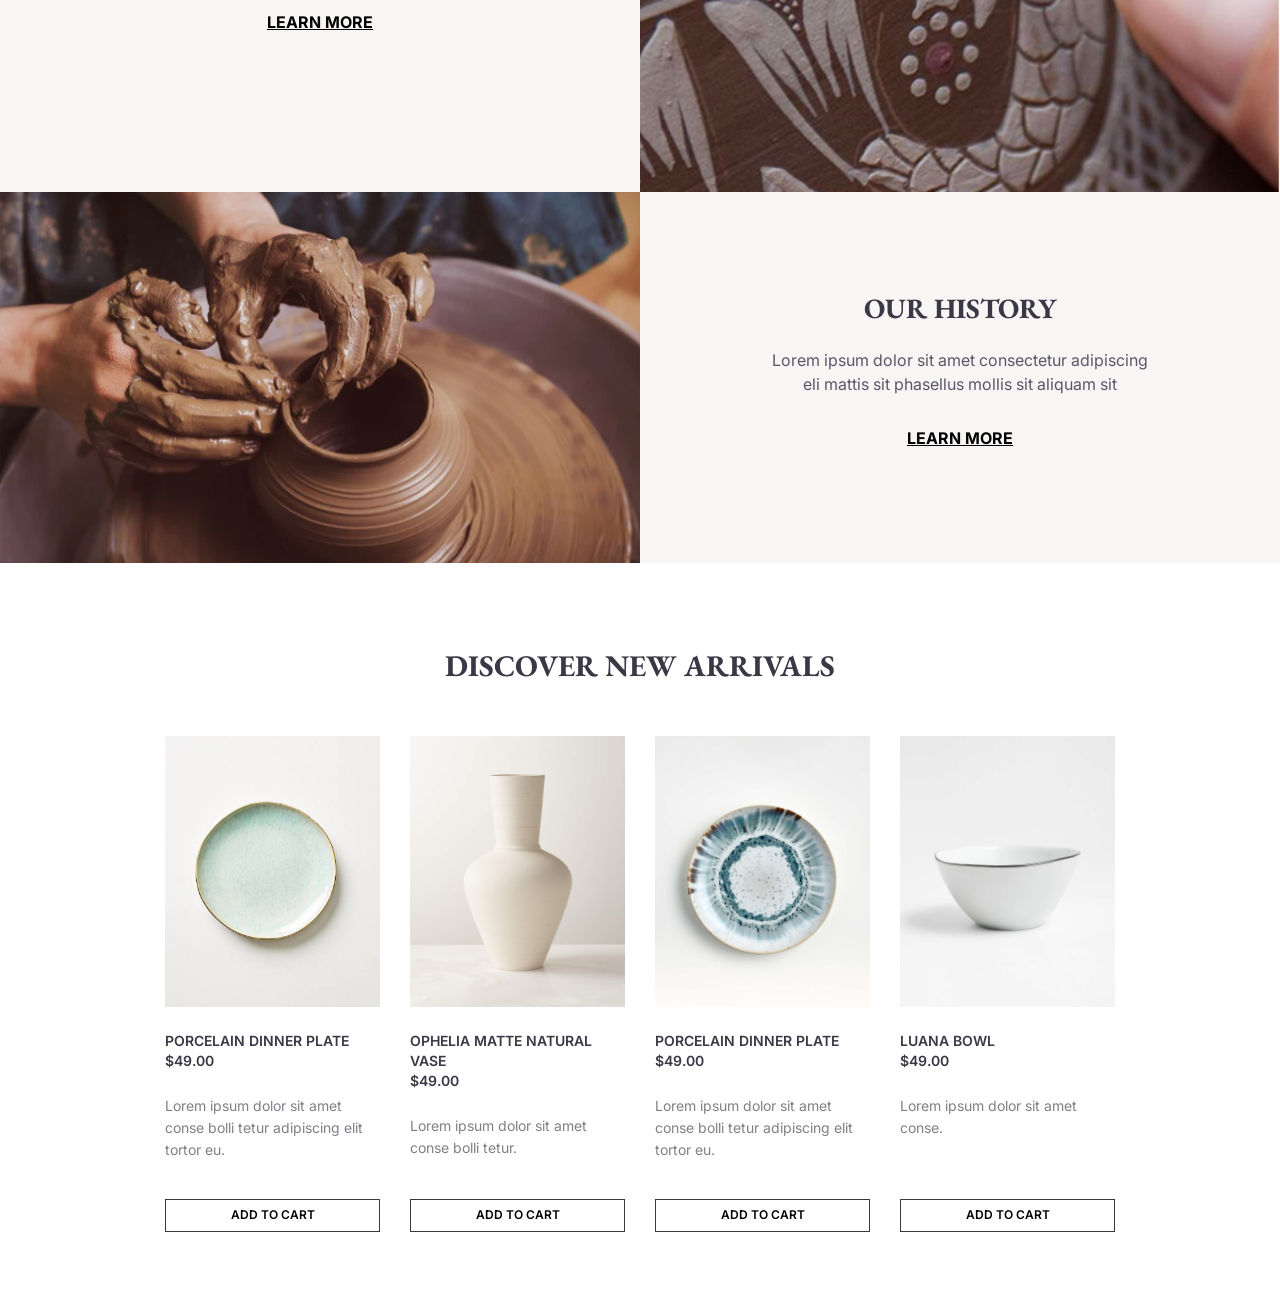
==== commit acafbce0: "new-arrivals section added" ====
--- a/index.html
+++ b/index.html
@@ -290,6 +290,69 @@
                 </div>
             </div>
         </div>
+
+        <div class="new-arrivals py-10 md:py-20 px-5 lg:px-41.25">
+            <h2 class="section-title">Discover new arrivals</h2>
+            <div class="container mx-auto best-sellers-grid gap-y-10">
+                <div class="product flex flex-col gap-9.5 justify-between">
+                    <div class="product-info flex flex-col gap-6">
+                        <img src="./assets/images/new arrivals/green-plate.svg" alt="product" class="w-full">
+                        <div class="product-details">
+                            <h3 class="product-title">Porcelain Dinner Plate </h3>
+                            <span class="price font-semibold text-[14px] text-Primary-warm">$49.00</span>
+                        </div>
+                        <p class="product-description text-[#807F86] text-[14px] leading-5.5">Lorem ipsum dolor sit amet
+                            conse bolli tetur adipiscing elit tortor eu.</p>
+                    </div>
+                    <a href="#"
+                        class="uppercase text-[12px] leading-[8%] font-semibold px-4.5 py-3.75 text-center border border-Primary-warm">Add
+                        to cart</a>
+                </div>
+                <div class="product flex flex-col gap-9.5 justify-between">
+                    <div class="product-info flex flex-col gap-6">
+                        <img src="./assets/images/new arrivals/valo-matte-white-vase.svg" alt="product" class="w-full">
+                        <div class="product-details">
+                            <h3 class="product-title">Ophelia Matte Natural Vase</h3>
+                            <span class="price font-semibold text-[14px] text-Primary-warm">$49.00</span>
+                        </div>
+                        <p class="product-description text-[#807F86] text-[14px] leading-5.5">Lorem ipsum dolor sit amet
+                            conse bolli tetur.</p>
+                    </div>
+                    <a href="#"
+                        class="uppercase text-[12px] leading-[8%] font-semibold px-4.5 py-3.75 text-center border border-Primary-warm">Add
+                        to cart</a>
+                </div>
+                <div class="product flex flex-col gap-9.5 justify-between">
+                    <div class="product-info flex flex-col gap-6">
+                        <img src="./assets/images/new arrivals/multicolor.svg" alt="product" class="w-full">
+                        <div class="product-details">
+                            <h3 class="product-title">Porcelain Dinner Plate </h3>
+                            <span class="price font-semibold text-[14px] text-Primary-warm">$49.00</span>
+                        </div>
+                        <p class="product-description text-[#807F86] text-[14px] leading-5.5">Lorem ipsum dolor sit amet
+                            conse bolli tetur adipiscing elit tortor eu.</p>
+                    </div>
+                    <a href="#"
+                        class="uppercase text-[12px] leading-[8%] font-semibold px-4.5 py-3.75 text-center border border-Primary-warm">Add
+                        to cart</a>
+                </div>
+                <div class="product flex flex-col gap-9.5 justify-between">
+                    <div class="product-info flex flex-col gap-6">
+                        <img src="./assets/images/new arrivals/mercer-black-rim-bowl.svg" alt="product" class="w-full">
+                        <div class="product-details">
+                            <h3 class="product-title">Luana Bowl</h3>
+                            <span class="price font-semibold text-[14px] text-Primary-warm">$49.00</span>
+                        </div>
+                        <p class="product-description text-[#807F86] text-[14px] leading-5.5">Lorem ipsum dolor sit amet
+                            conse.</p>
+                    </div>
+                    <a href="#"
+                        class="uppercase text-[12px] leading-[8%] font-semibold px-4.5 py-3.75 text-center border border-Primary-warm">Add
+                        to cart</a>
+                </div>
+
+            </div>
+        </div>
     </main>
 </body>
 
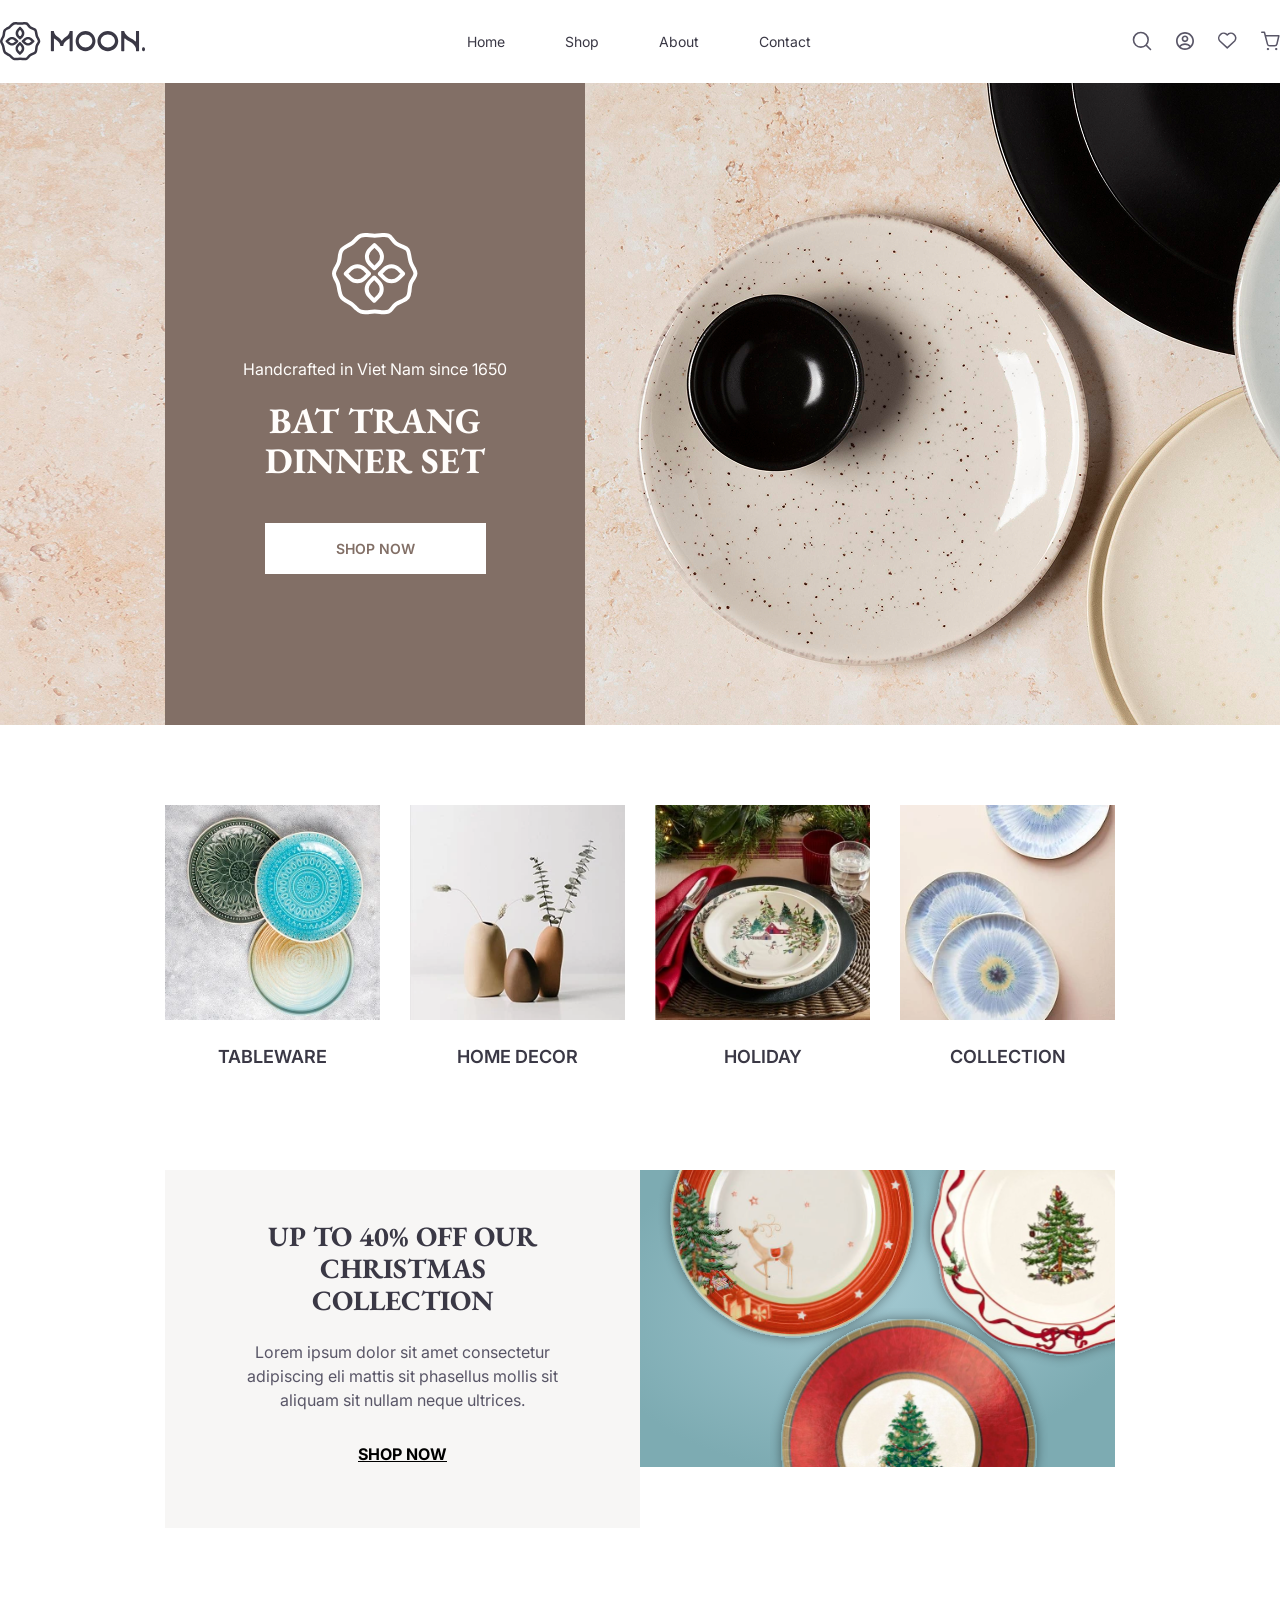
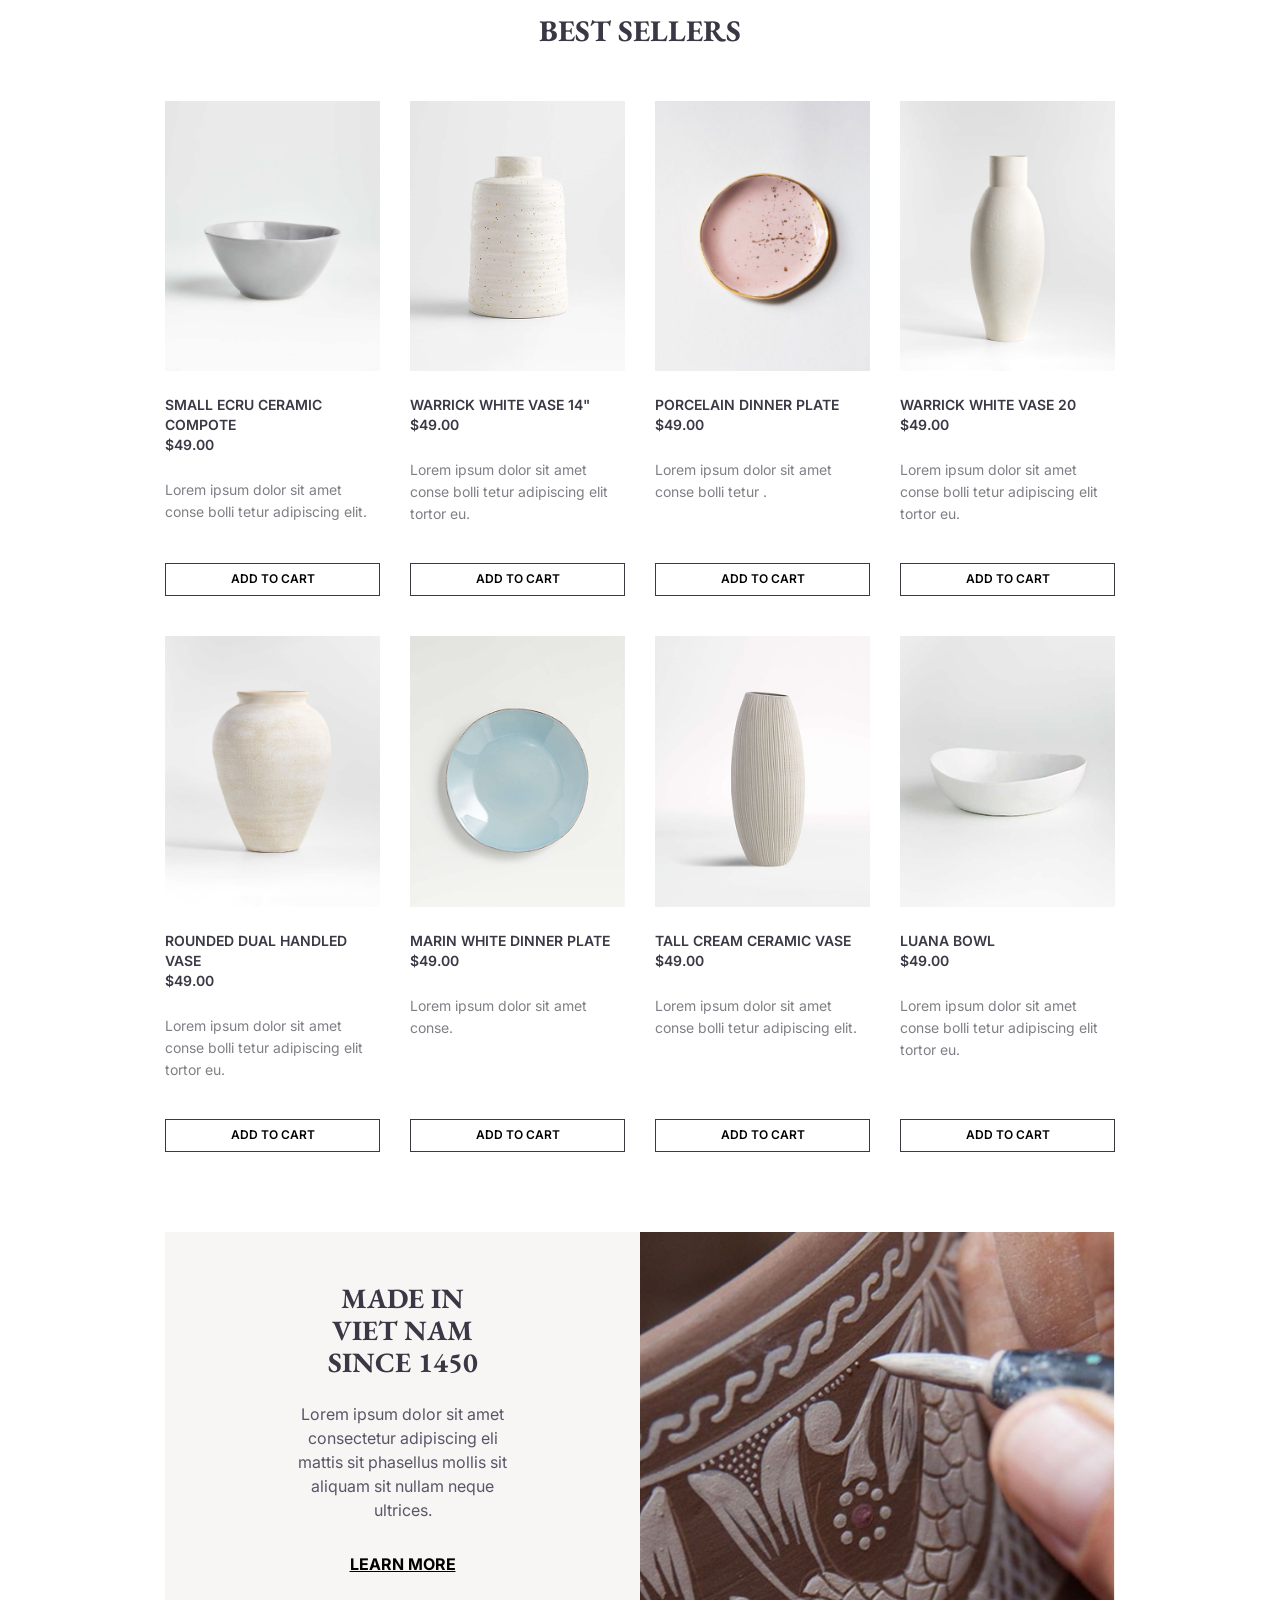
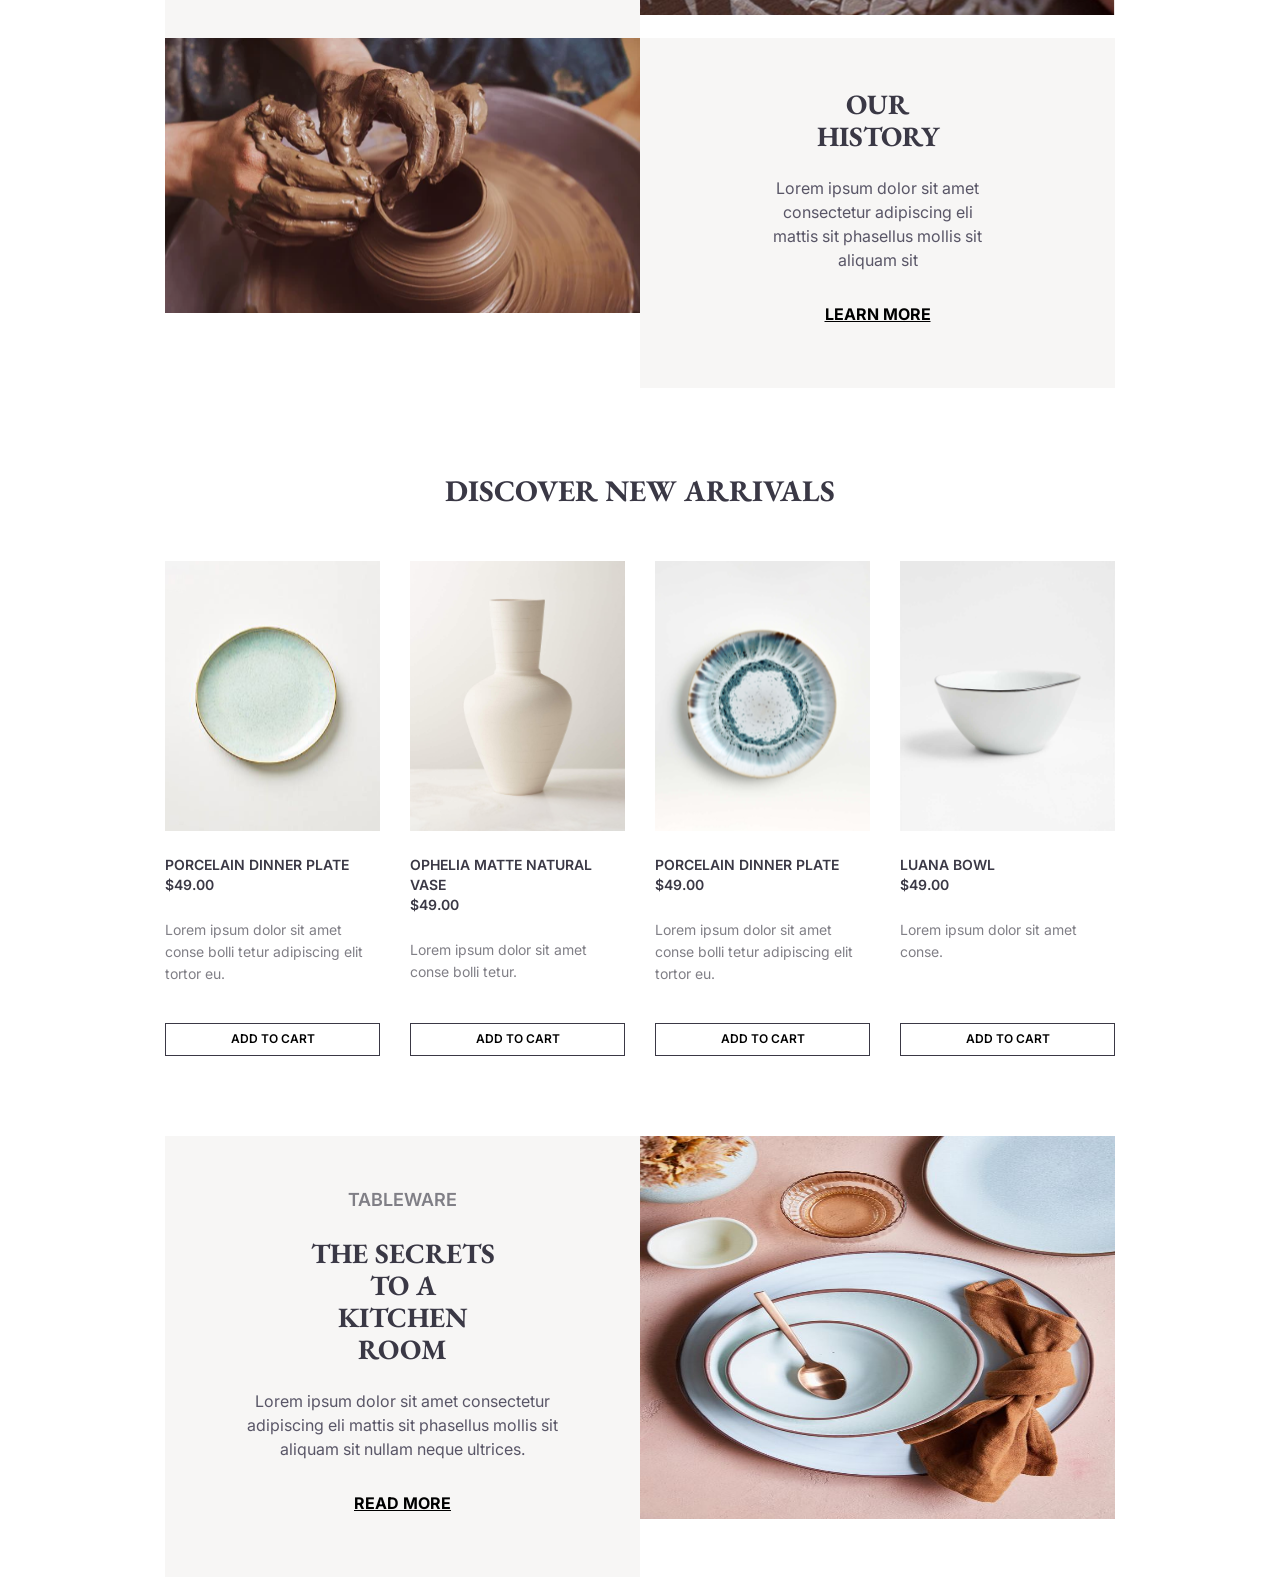
==== commit 1f993647: "blog section added" ====
--- a/index.html
+++ b/index.html
@@ -101,7 +101,7 @@
             </div>
         </div>
 
-        <div class="christmas-collection">
+        <div class="christmas-collection px-5 lg:px-41.25">
             <div class="container mx-auto">
                 <div class="grid grid-cols-1 lg:grid-cols-2">
                     <div
@@ -246,7 +246,7 @@
             </div>
         </div>
 
-        <div class="history-section">
+        <div class="history-section px-5 lg:px-41.25">
             <div class="container mx-auto">
                 <div class="grid grid-cols-1 lg:grid-cols-2">
                     <div class=" bg-bg-light flex flex-col gap-6 justify-center items-center px-2.5 md:px-16 pt-12.5">
@@ -353,6 +353,32 @@
 
             </div>
         </div>
+
+        <div class="blog-section px-5 lg:px-41.25">
+            <div class="container mx-auto">
+                <div class="grid grid-cols-1 lg:grid-cols-2">
+                    <div class=" bg-bg-light flex flex-col gap-6 justify-center items-center px-2.5 md:px-16 pt-12.5">
+                        <h3 class="font-semibold text-center text-[#807F86] text-[18px] uppercase">TableWare</h3>
+                        <h2
+                            class="px-[78.5px] text-center text-[28px] uppercase text-Primary-warm font-heading font-bold leading-8 tracking-[4%]">
+                            The secrets to a kitchen room</h2>
+                        <div class="flex flex-col gap-8">
+                            <p class=" text-paragrah text-center">
+                                Lorem ipsum dolor sit amet consectetur adipiscing eli mattis sit phasellus mollis sit
+                                aliquam sit nullam neque ultrices.
+                            </p>
+                            <a href=""
+                                class="text-primary text-center uppercase underline font-bold leading-5 tracking-[6%] pb-16">Read
+                                more</a>
+                        </div>
+                    </div>
+                    <div class="blog-image">
+                        <img src="./assets/images/public/blog-section.jpg" class="w-full max-h-95.75" alt="blog">
+                    </div>
+                </div>
+            </div>
+        </div>
+
     </main>
 </body>
 
--- a/assets/css/output.css
+++ b/assets/css/output.css
@@ -220,17 +220,53 @@
   .h-99\.5 {
     height: calc(var(--spacing) * 99.5);
   }
+  .h-100 {
+    height: calc(var(--spacing) * 100);
+  }
   .h-full {
     height: 100%;
   }
+  .max-h-95 {
+    max-height: calc(var(--spacing) * 95);
+  }
+  .max-h-95\.75 {
+    max-height: calc(var(--spacing) * 95.75);
+  }
+  .max-h-143 {
+    max-height: calc(var(--spacing) * 143);
+  }
+  .max-h-143\.75 {
+    max-height: calc(var(--spacing) * 143.75);
+  }
   .max-h-\[348\] {
     max-height: 348;
   }
   .max-h-\[348px\] {
     max-height: 348px;
   }
+  .max-h-\[383px\] {
+    max-height: 383px;
+  }
+  .max-h-\[575\.0000000000005\] {
+    max-height: 575.0000000000005;
+  }
+  .max-h-\[575px\] {
+    max-height: 575px;
+  }
   .w-100 {
     width: calc(var(--spacing) * 100);
+  }
+  .w-138 {
+    width: calc(var(--spacing) * 138);
+  }
+  .w-138\.75 {
+    width: calc(var(--spacing) * 138.75);
+  }
+  .w-\[55\] {
+    width: 55;
+  }
+  .w-\[555px\] {
+    width: 555px;
   }
   .w-full {
     width: 100%;
@@ -420,6 +456,9 @@
   .text-\[14px\] {
     font-size: 14px;
   }
+  .text-\[18px\] {
+    font-size: 18px;
+  }
   .text-\[28px\] {
     font-size: 28px;
   }
@@ -509,6 +548,11 @@
   .md\:h-160\.5 {
     @media (width >= 48rem) {
       height: calc(var(--spacing) * 160.5);
+    }
+  }
+  .md\:max-h-95\.75 {
+    @media (width >= 48rem) {
+      max-height: calc(var(--spacing) * 95.75);
     }
   }
   .md\:w-105 {
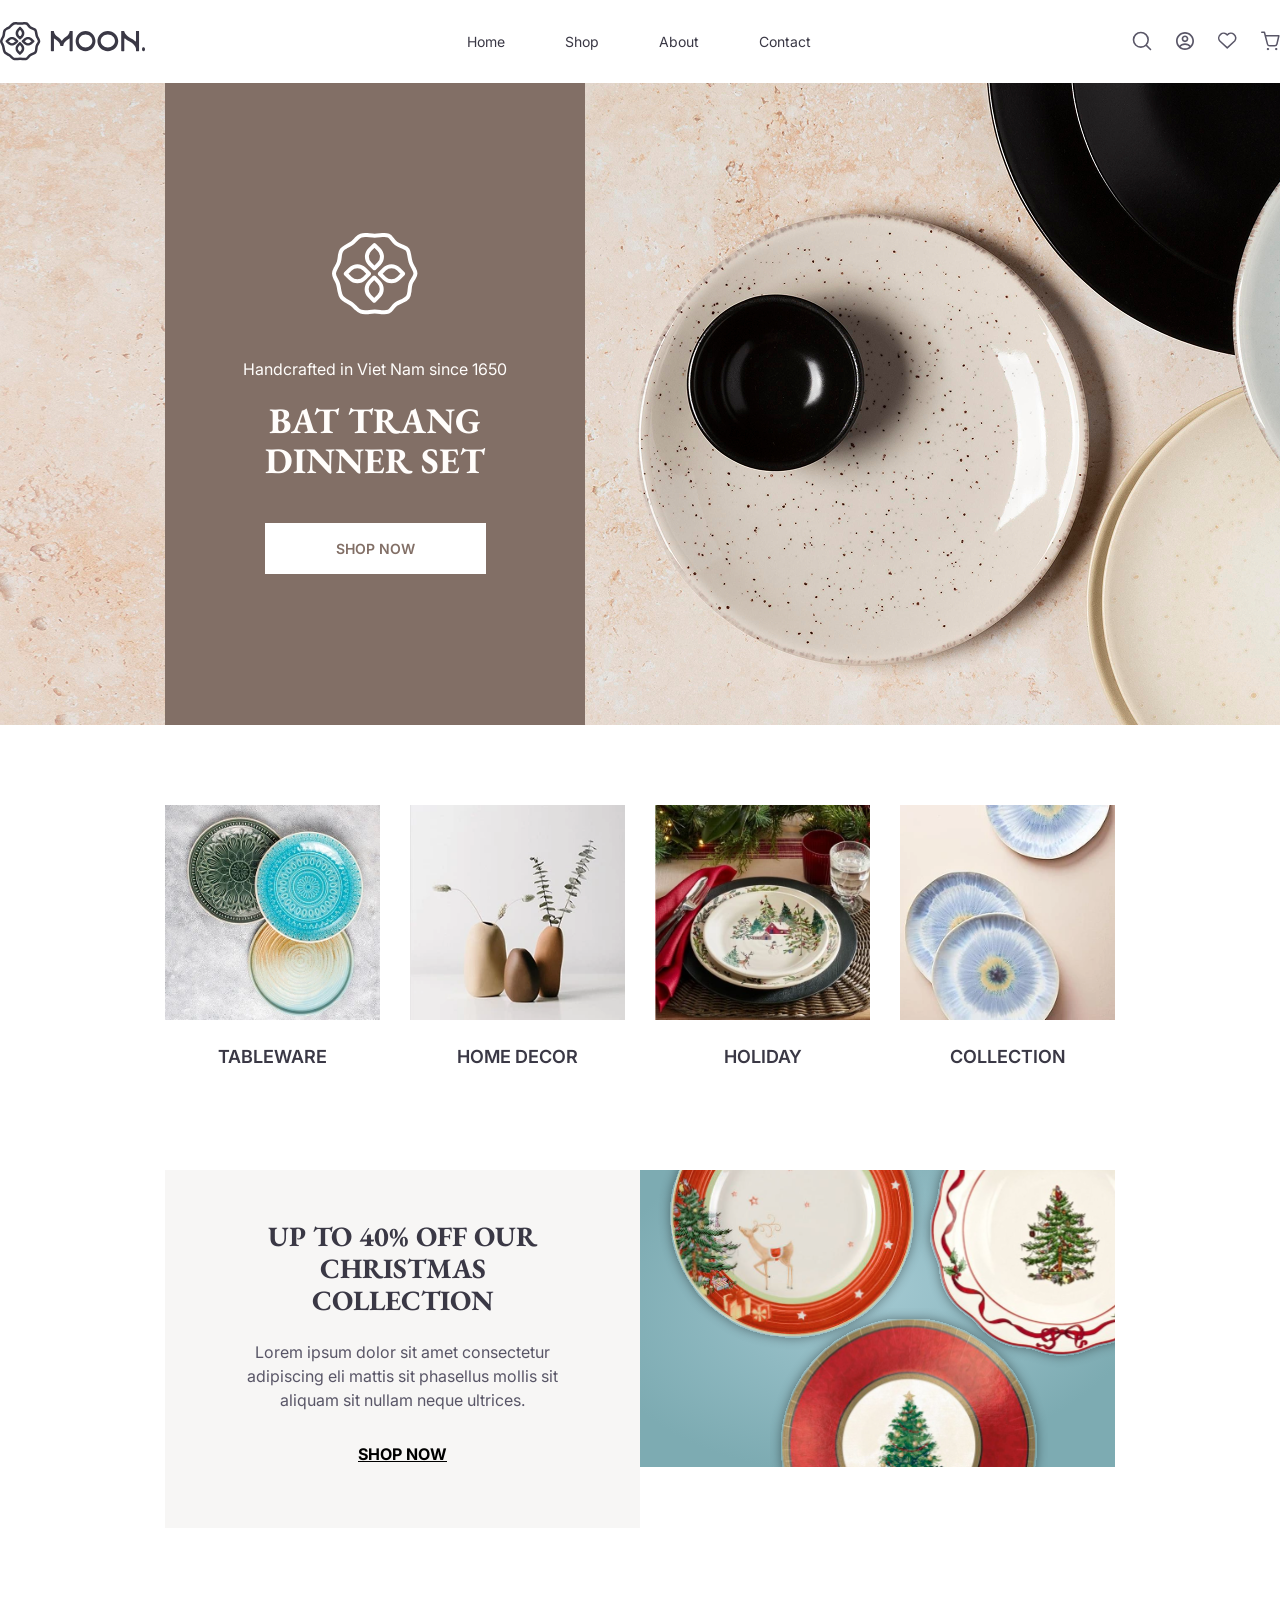
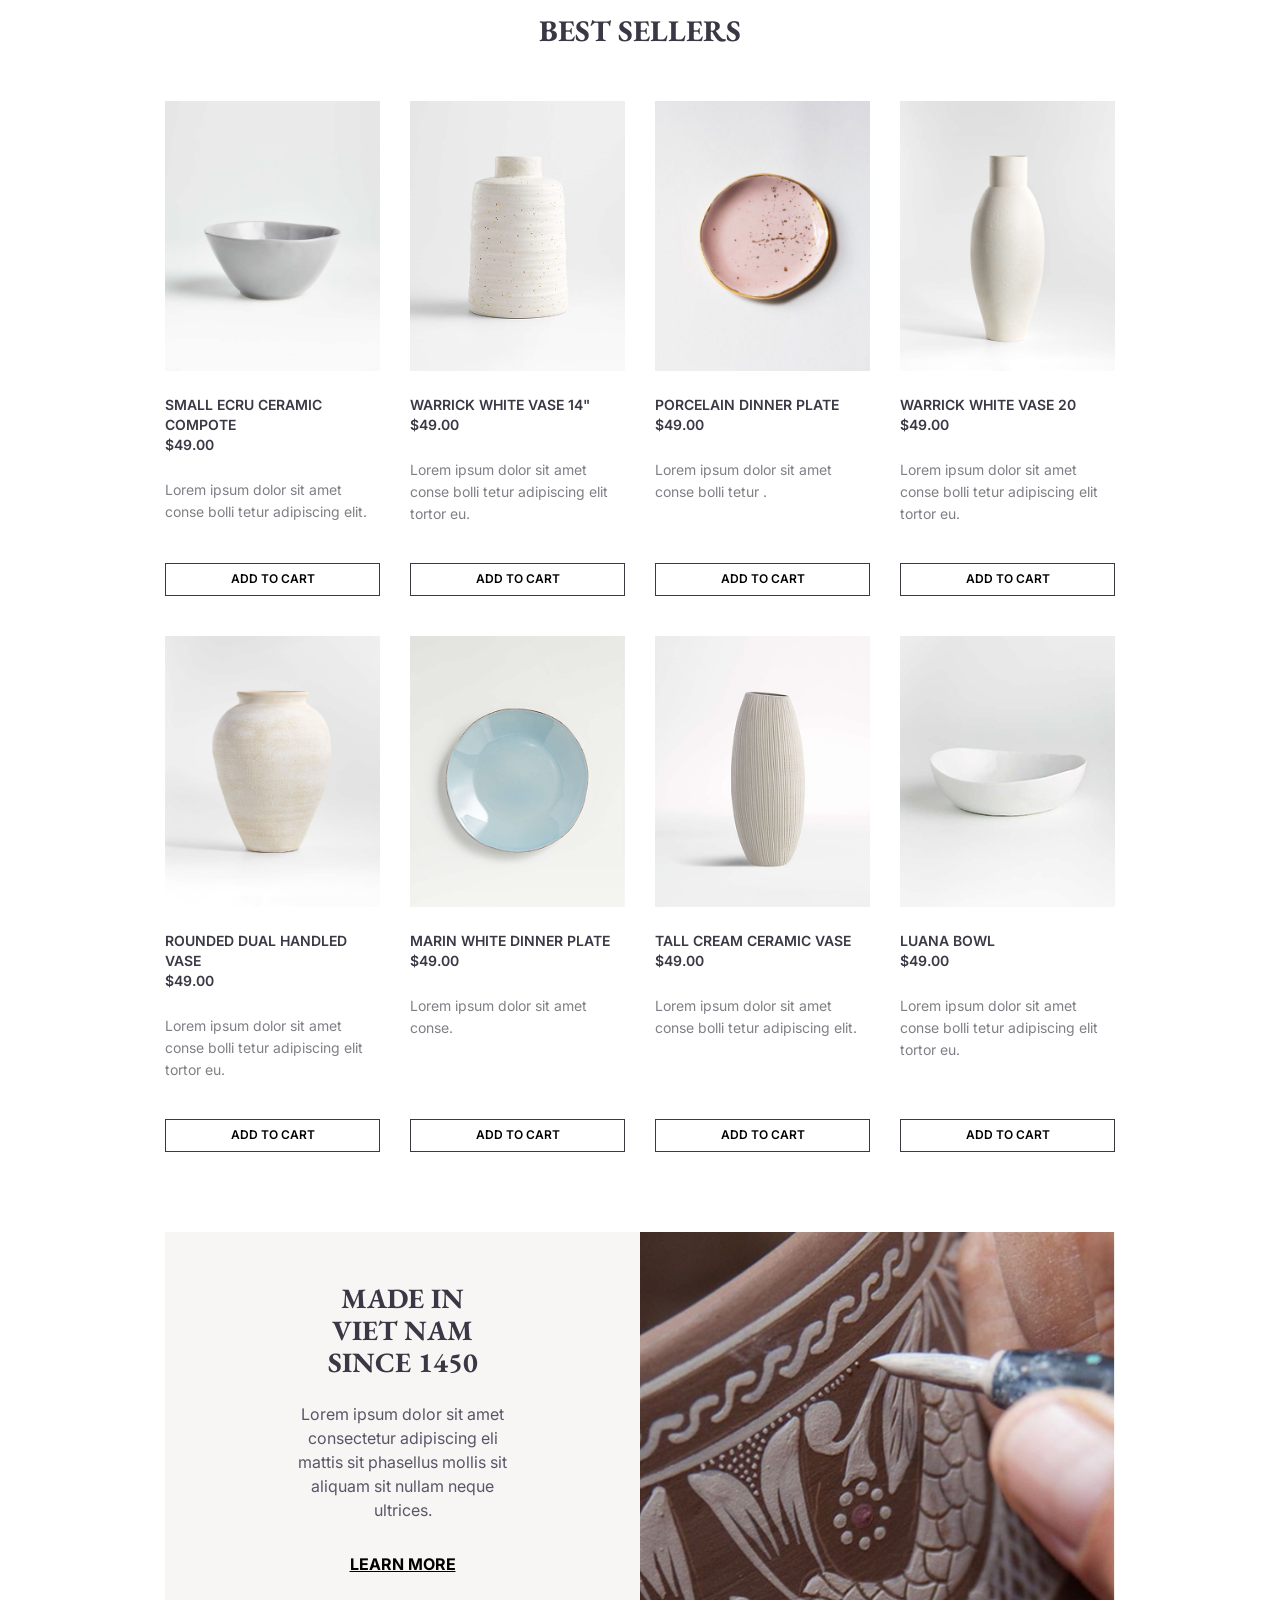
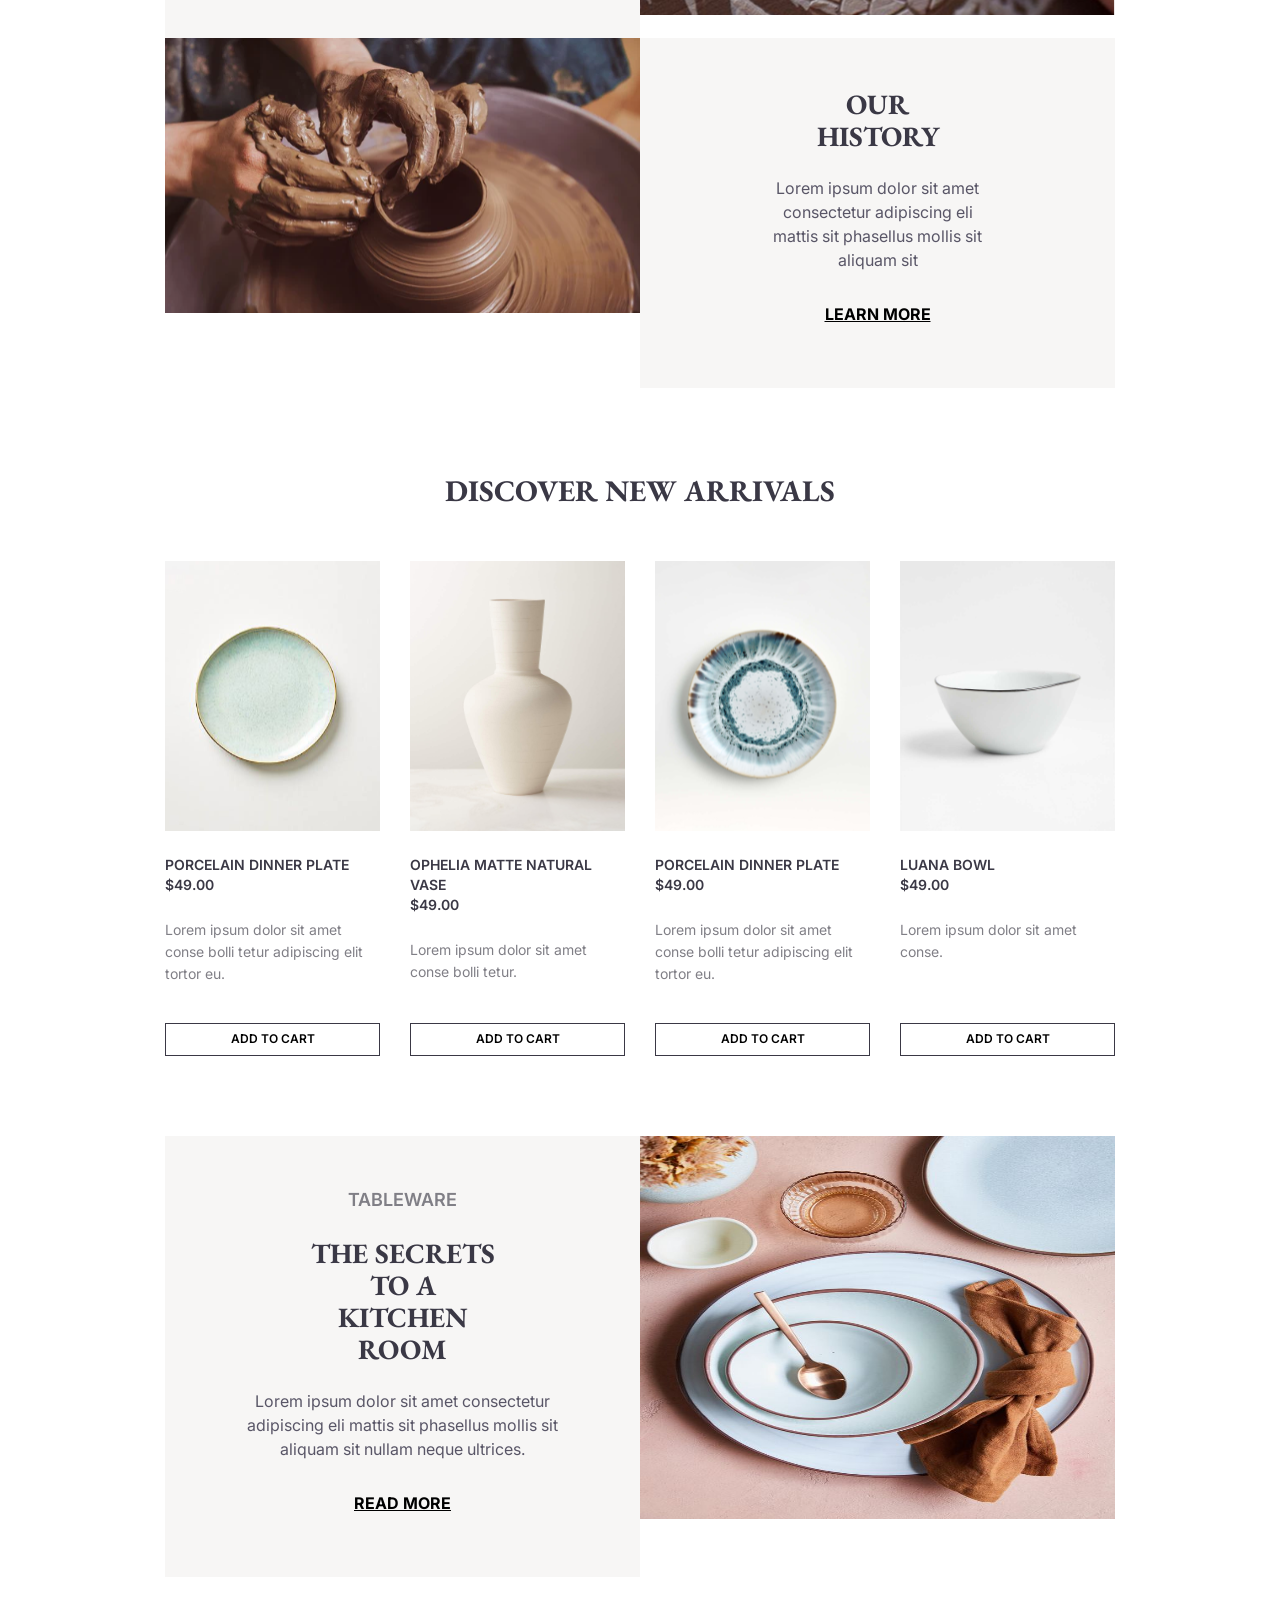
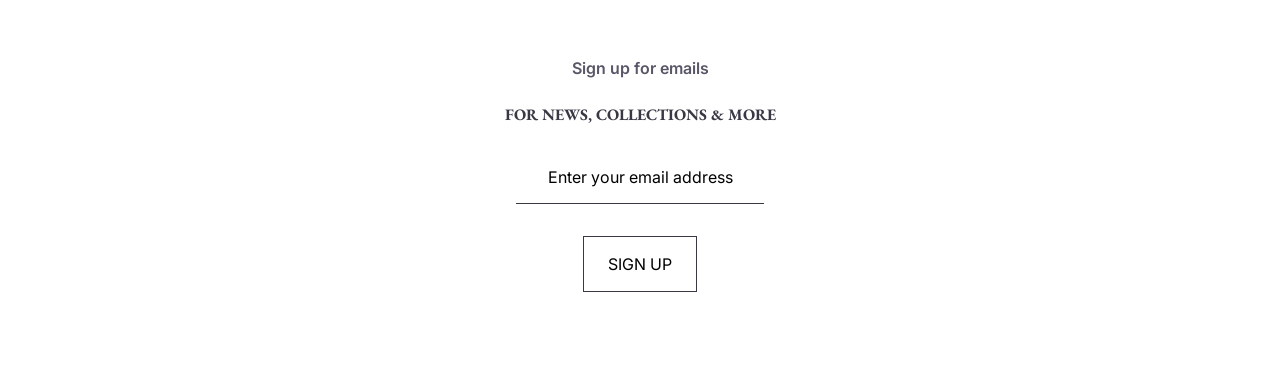
==== commit b13f1a91: "signup section" ====
--- a/index.html
+++ b/index.html
@@ -379,6 +379,18 @@
             </div>
         </div>
 
+        <div class="signUp-section p-5 md:px-15 md:py-20">
+            <div class="container mx-auto">
+                <h3 class="text-paragrah font-semibold text-[16px] leading-5.5 text-center">Sign up for emails</h3>
+                <h2 class="font-heading font-bold text-Primary-warm uppercase text-center py-6">For news, collections & more</h2>
+                <form action="" class="text-center flex flex-col gap-8 items-center">
+                    <input class="md:py-3.5 border-b border-Primary-warm text-center w-fit" type="email" name="email" id="email" title="email" placeholder="Enter your email address">
+                    <button type="submit" class="uppercase text-center btn py-3.75 px-6 border border-Primary-warm w-fit">
+                        sign up
+                    </button>
+                </form>
+            </div>
+        </div>
     </main>
 </body>
 
--- a/assets/css/output.css
+++ b/assets/css/output.css
@@ -7,6 +7,7 @@
       "Segoe UI Emoji", "Segoe UI Symbol", "Noto Color Emoji";
     --font-mono: ui-monospace, SFMono-Regular, Menlo, Monaco, Consolas, "Liberation Mono",
       "Courier New", monospace;
+    --color-gray-500: oklch(55.1% 0.027 264.364);
     --color-white: #fff;
     --spacing: 0.25rem;
     --text-4xl: 2.25rem;
@@ -220,9 +221,6 @@
   .h-99\.5 {
     height: calc(var(--spacing) * 99.5);
   }
-  .h-100 {
-    height: calc(var(--spacing) * 100);
-  }
   .h-full {
     height: 100%;
   }
@@ -232,41 +230,14 @@
   .max-h-95\.75 {
     max-height: calc(var(--spacing) * 95.75);
   }
-  .max-h-143 {
-    max-height: calc(var(--spacing) * 143);
-  }
-  .max-h-143\.75 {
-    max-height: calc(var(--spacing) * 143.75);
-  }
-  .max-h-\[348\] {
-    max-height: 348;
-  }
-  .max-h-\[348px\] {
-    max-height: 348px;
-  }
-  .max-h-\[383px\] {
-    max-height: 383px;
-  }
-  .max-h-\[575\.0000000000005\] {
-    max-height: 575.0000000000005;
-  }
-  .max-h-\[575px\] {
-    max-height: 575px;
-  }
   .w-100 {
     width: calc(var(--spacing) * 100);
   }
-  .w-138 {
-    width: calc(var(--spacing) * 138);
-  }
-  .w-138\.75 {
-    width: calc(var(--spacing) * 138.75);
-  }
-  .w-\[55\] {
-    width: 55;
-  }
-  .w-\[555px\] {
-    width: 555px;
+  .w-auto {
+    width: auto;
+  }
+  .w-fit {
+    width: fit-content;
   }
   .w-full {
     width: 100%;
@@ -319,8 +290,14 @@
   .gap-15 {
     gap: calc(var(--spacing) * 15);
   }
-  .gap-\[38px\] {
-    gap: 38px;
+  .gap-\[24px\] {
+    gap: 24px;
+  }
+  .gap-\[32px\] {
+    gap: 32px;
+  }
+  .gap-y-8 {
+    row-gap: calc(var(--spacing) * 8);
   }
   .gap-y-10 {
     row-gap: calc(var(--spacing) * 10);
@@ -329,9 +306,23 @@
     border-style: var(--tw-border-style);
     border-width: 1px;
   }
+  .border-1 {
+    border-style: var(--tw-border-style);
+    border-width: 1px;
+  }
+  .border-b {
+    border-bottom-style: var(--tw-border-style);
+    border-bottom-width: 1px;
+  }
   .border-Primary-warm {
     border-color: var(--color-Primary-warm);
   }
+  .border-\[\#3A3845\] {
+    border-color: #3A3845;
+  }
+  .border-gray-500 {
+    border-color: var(--color-gray-500);
+  }
   .bg-\[\#826F66\] {
     background-color: #826F66;
   }
@@ -350,6 +341,9 @@
   .object-cover {
     object-fit: cover;
   }
+  .p-5 {
+    padding: calc(var(--spacing) * 5);
+  }
   .px-2 {
     padding-inline: calc(var(--spacing) * 2);
   }
@@ -368,6 +362,9 @@
   .px-5\.5 {
     padding-inline: calc(var(--spacing) * 5.5);
   }
+  .px-6 {
+    padding-inline: calc(var(--spacing) * 6);
+  }
   .px-8 {
     padding-inline: calc(var(--spacing) * 8);
   }
@@ -380,27 +377,24 @@
   .px-17\.75 {
     padding-inline: calc(var(--spacing) * 17.75);
   }
-  .px-41 {
-    padding-inline: calc(var(--spacing) * 41);
-  }
-  .px-41\.25 {
-    padding-inline: calc(var(--spacing) * 41.25);
-  }
-  .px-\[60px\] {
-    padding-inline: 60px;
+  .px-\[24px\] {
+    padding-inline: 24px;
   }
   .px-\[78\.5px\] {
     padding-inline: 78.5px;
   }
-  .px-\[px\] {
-    padding-inline: px;
-  }
   .py-3 {
     padding-block: calc(var(--spacing) * 3);
   }
   .py-3\.75 {
     padding-block: calc(var(--spacing) * 3.75);
   }
+  .py-5 {
+    padding-block: calc(var(--spacing) * 5);
+  }
+  .py-6 {
+    padding-block: calc(var(--spacing) * 6);
+  }
   .py-7 {
     padding-block: calc(var(--spacing) * 7);
   }
@@ -413,6 +407,9 @@
   .py-20 {
     padding-block: calc(var(--spacing) * 20);
   }
+  .py-\[15px\] {
+    padding-block: 15px;
+  }
   .py-\[21\.84px\] {
     padding-block: 21.84px;
   }
@@ -425,20 +422,14 @@
   .pt-12\.5 {
     padding-top: calc(var(--spacing) * 12.5);
   }
-  .pt-50 {
-    padding-top: calc(var(--spacing) * 50);
-  }
-  .pt-\[50\] {
-    padding-top: 50;
-  }
-  .pt-\[50px\] {
-    padding-top: 50px;
-  }
   .pb-16 {
     padding-bottom: calc(var(--spacing) * 16);
   }
   .text-center {
     text-align: center;
+  }
+  .align-middle {
+    vertical-align: middle;
   }
   .font-heading {
     font-family: var(--font-heading);
@@ -456,6 +447,9 @@
   .text-\[14px\] {
     font-size: 14px;
   }
+  .text-\[16px\] {
+    font-size: 16px;
+  }
   .text-\[18px\] {
     font-size: 18px;
   }
@@ -550,11 +544,6 @@
       height: calc(var(--spacing) * 160.5);
     }
   }
-  .md\:max-h-95\.75 {
-    @media (width >= 48rem) {
-      max-height: calc(var(--spacing) * 95.75);
-    }
-  }
   .md\:w-105 {
     @media (width >= 48rem) {
       width: calc(var(--spacing) * 105);
@@ -565,11 +554,6 @@
       width: calc((100% - 30px) / 2);
     }
   }
-  .md\:grid-cols-2 {
-    @media (width >= 48rem) {
-      grid-template-columns: repeat(2, minmax(0, 1fr));
-    }
-  }
   .md\:gap-10\.5 {
     @media (width >= 48rem) {
       gap: calc(var(--spacing) * 10.5);
@@ -585,6 +569,11 @@
       padding-inline: calc(var(--spacing) * 0);
     }
   }
+  .md\:px-15 {
+    @media (width >= 48rem) {
+      padding-inline: calc(var(--spacing) * 15);
+    }
+  }
   .md\:px-16 {
     @media (width >= 48rem) {
       padding-inline: calc(var(--spacing) * 16);
@@ -595,9 +584,19 @@
       padding-inline: calc(var(--spacing) * 41.25);
     }
   }
+  .md\:py-3\.5 {
+    @media (width >= 48rem) {
+      padding-block: calc(var(--spacing) * 3.5);
+    }
+  }
   .md\:py-20 {
     @media (width >= 48rem) {
       padding-block: calc(var(--spacing) * 20);
+    }
+  }
+  .md\:py-\[14px\] {
+    @media (width >= 48rem) {
+      padding-block: 14px;
     }
   }
   .lg\:w-\[calc\(\(100\%-90px\)\/4\)\] {
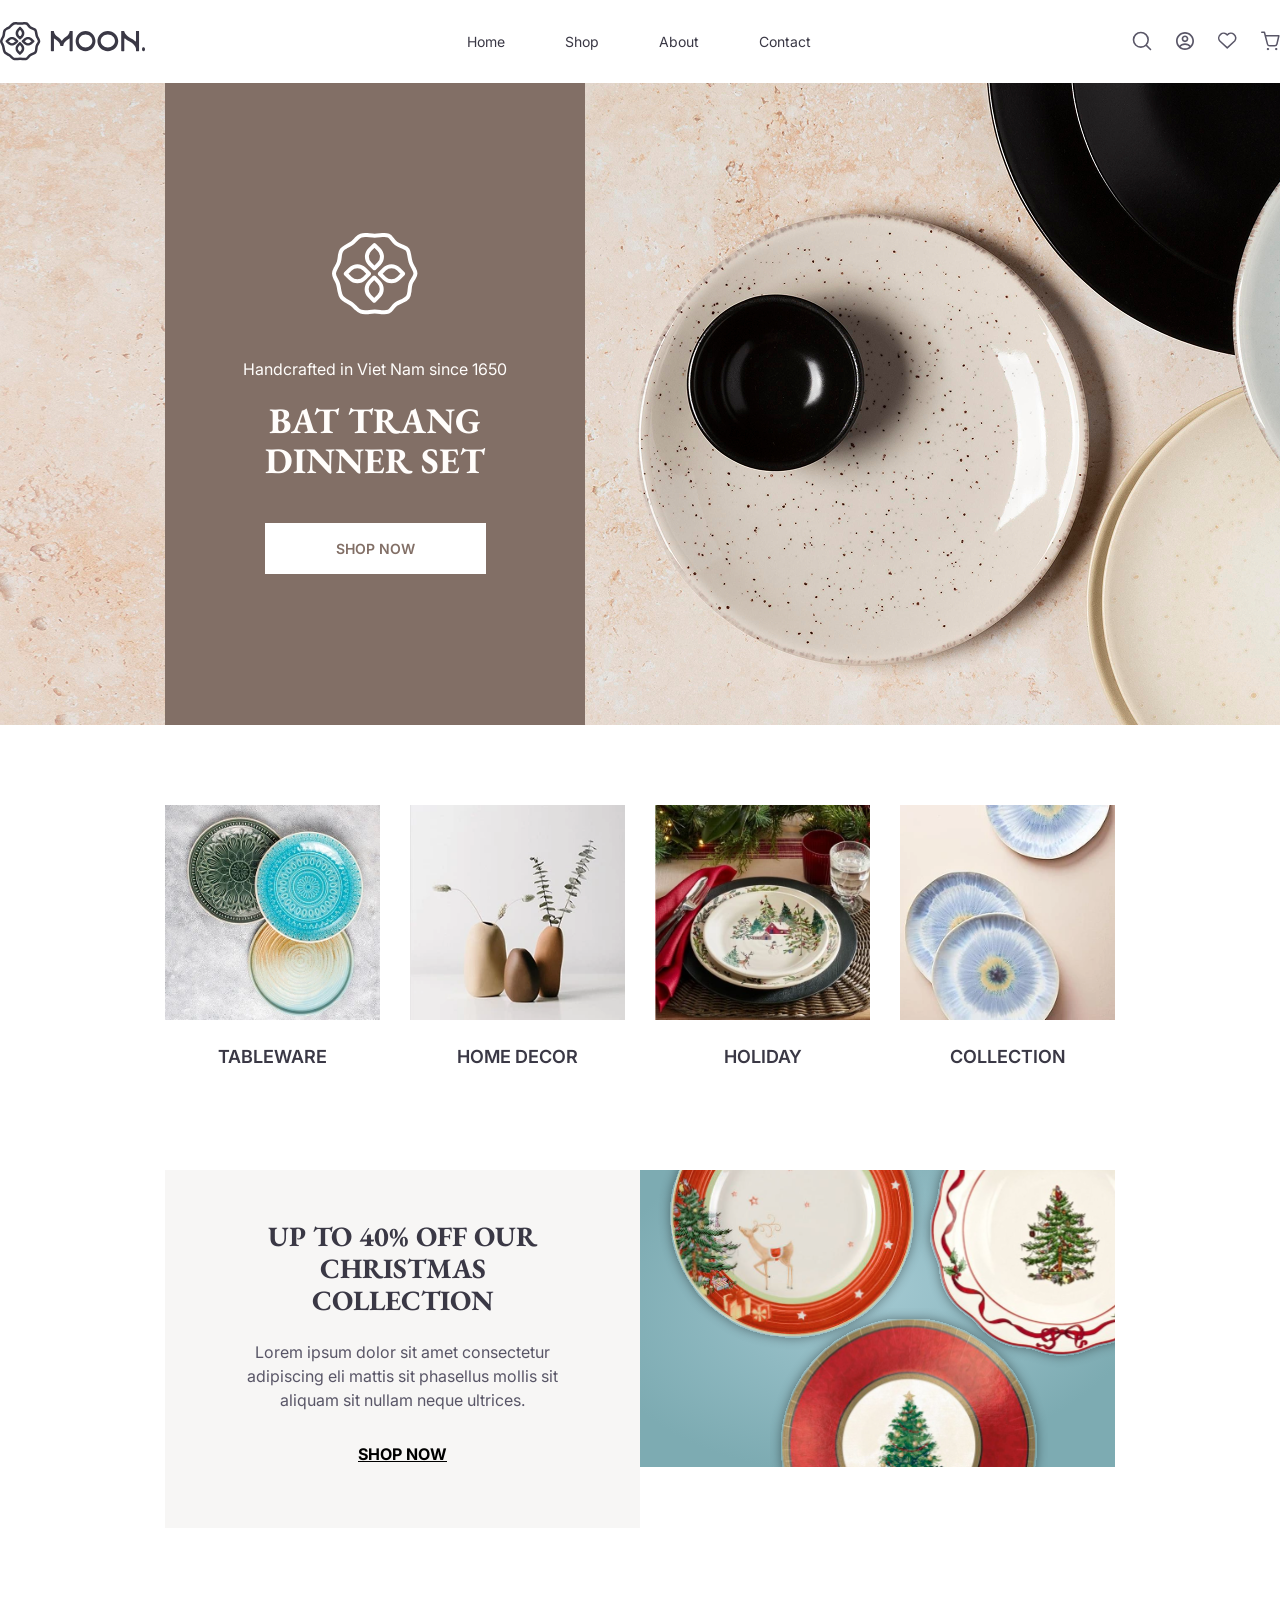
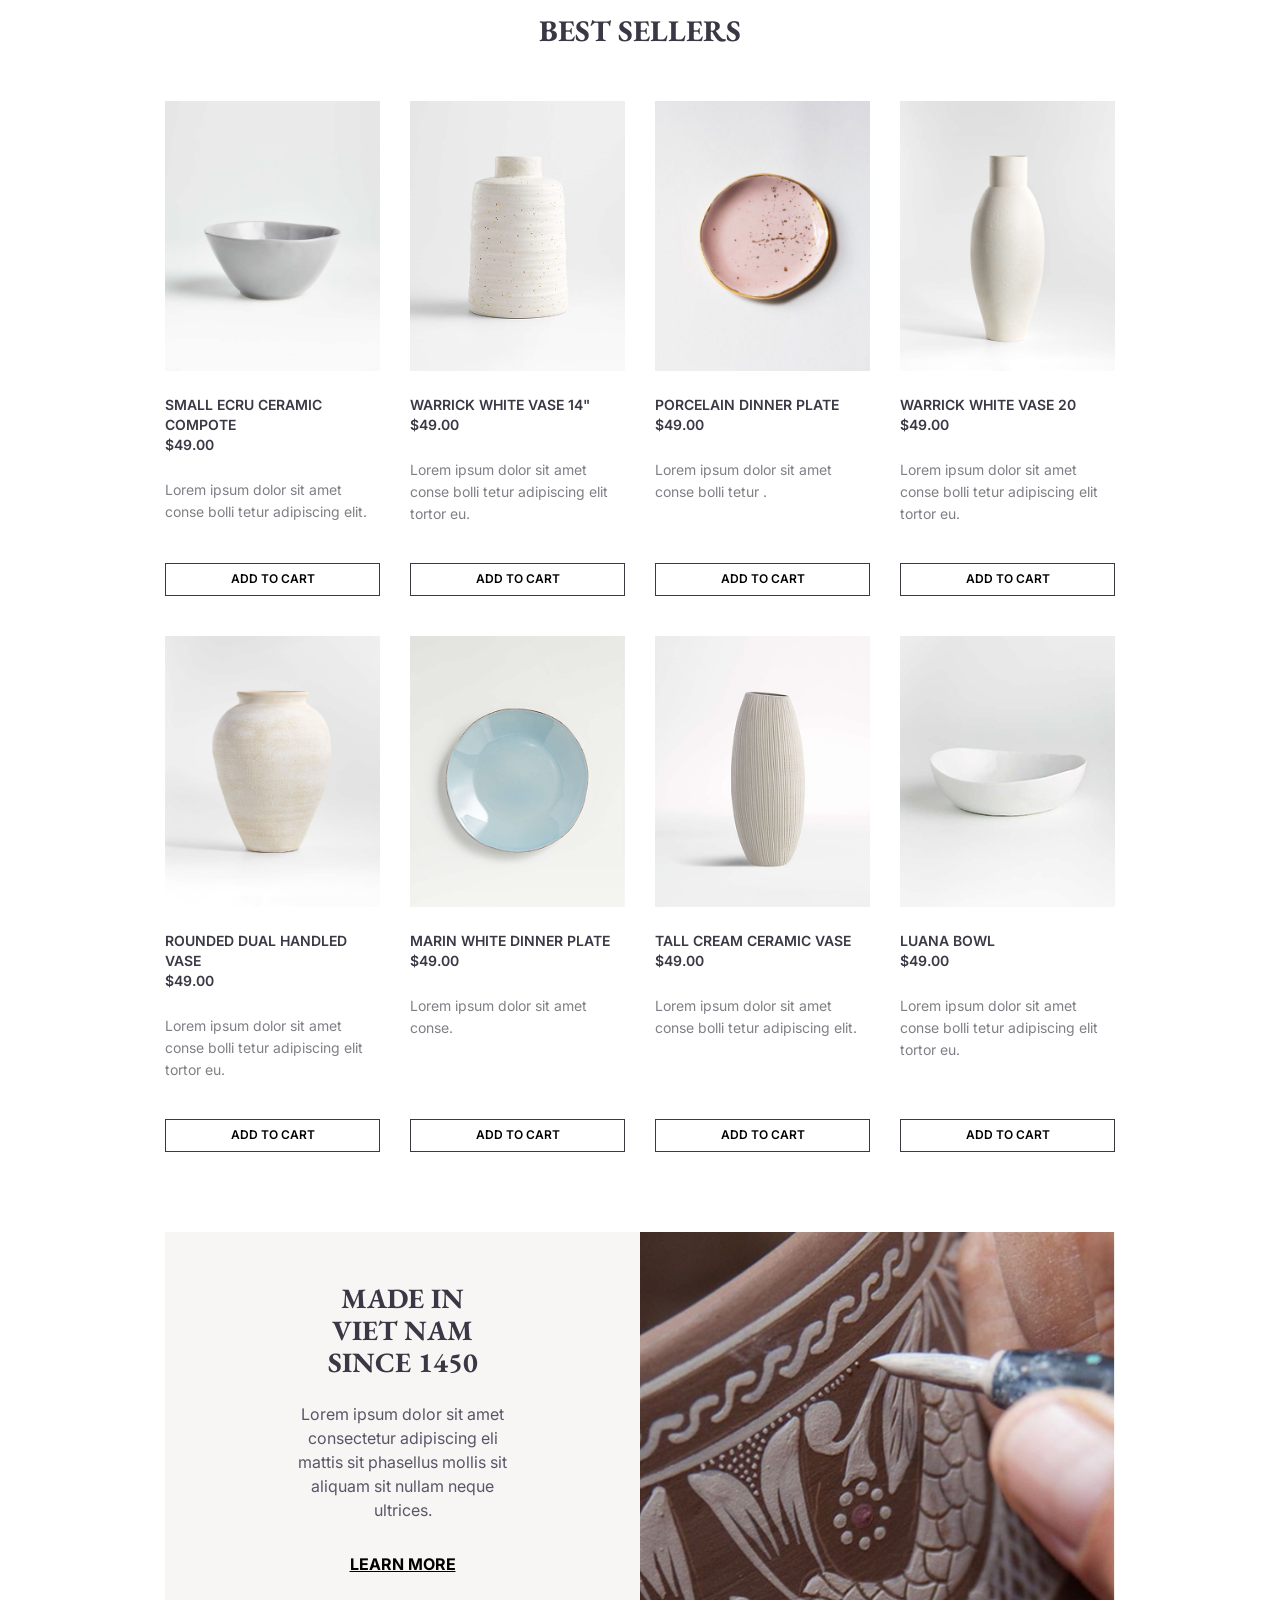
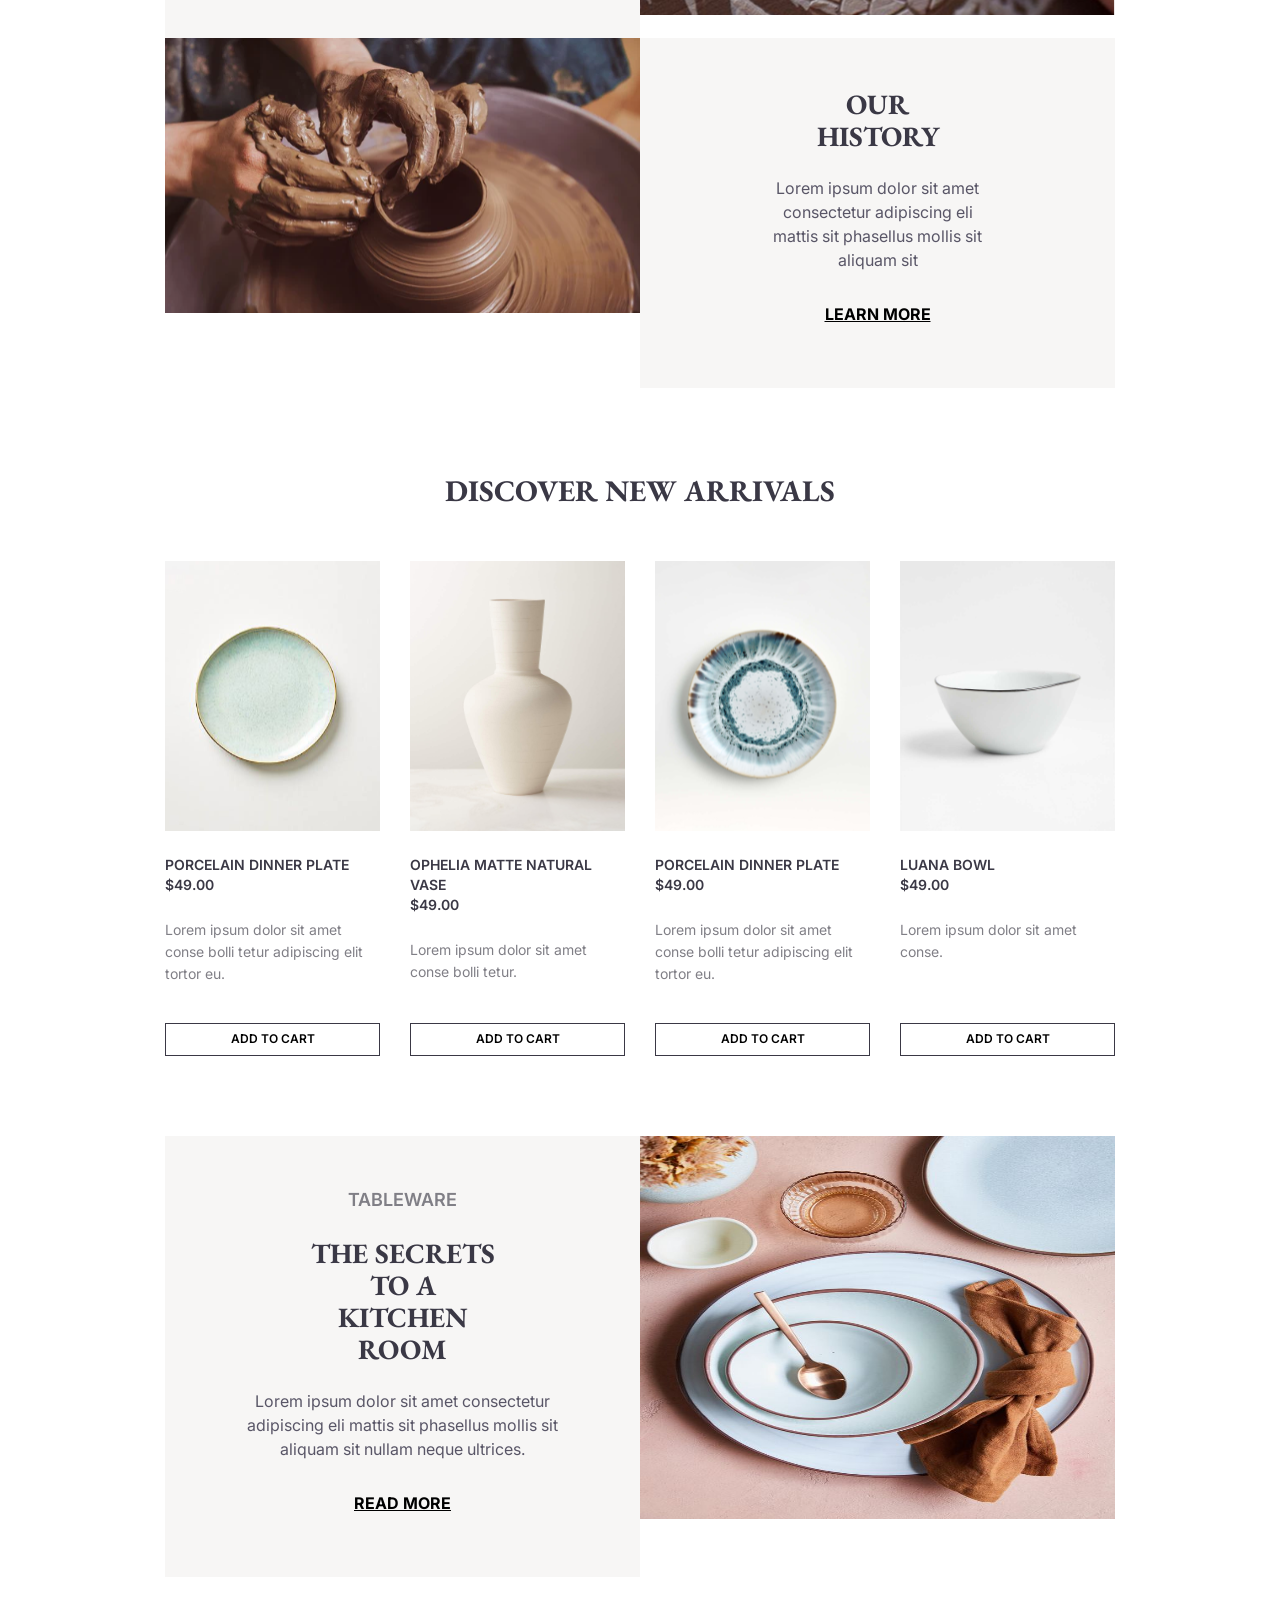
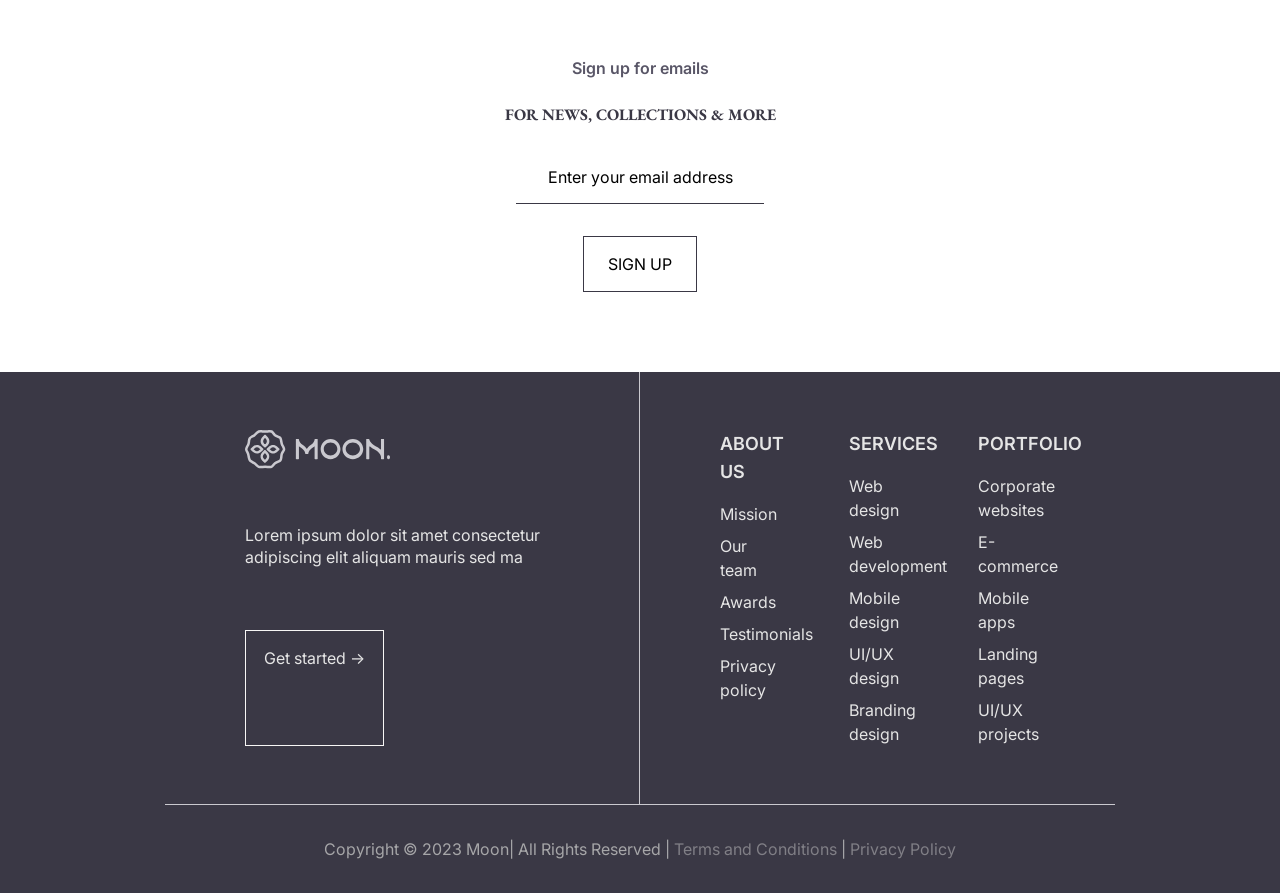
==== commit f846cee4: "footer section added" ====
--- a/index.html
+++ b/index.html
@@ -382,16 +382,78 @@
         <div class="signUp-section p-5 md:px-15 md:py-20">
             <div class="container mx-auto">
                 <h3 class="text-paragrah font-semibold text-[16px] leading-5.5 text-center">Sign up for emails</h3>
-                <h2 class="font-heading font-bold text-Primary-warm uppercase text-center py-6">For news, collections & more</h2>
+                <h2 class="font-heading font-bold text-Primary-warm uppercase text-center py-6">For news, collections &
+                    more</h2>
                 <form action="" class="text-center flex flex-col gap-8 items-center">
-                    <input class="md:py-3.5 border-b border-Primary-warm text-center w-fit" type="email" name="email" id="email" title="email" placeholder="Enter your email address">
-                    <button type="submit" class="uppercase text-center btn py-3.75 px-6 border border-Primary-warm w-fit">
+                    <input class="md:py-3.5 border-b border-Primary-warm text-center w-fit" type="email" name="email"
+                        id="email" title="email" placeholder="Enter your email address">
+                    <button type="submit"
+                        class="uppercase text-center btn py-3.75 px-6 border border-Primary-warm w-fit">
                         sign up
                     </button>
                 </form>
             </div>
         </div>
     </main>
+    <footer class="bg-Primary-warm lg:px-41.25 text-[#E5E5E5]">
+        <div class="container mx-auto">
+            <div class="footer-grid grid grid-cols-1 lg:grid-cols-2 ">
+                <div class="footer-left-side px-20 py-14.5 grid grid-cols-1 gap-8 lg:border-r border-[#CAC9CF] border-b">
+                    <div class="grid grid-cols-1 gap-6">
+                        <img src="./assets/images/public/logo-light.svg" alt="logo">
+                        <p class="font-normal leading-5.5">Lorem ipsum dolor sit amet consectetur adipiscing
+                            elit aliquam mauris sed ma</p>
+                    </div>
+                    <a href="" class="border border-bg-light py-3.75 px-4.5 w-fit">Get started -></a>
+                </div>
+                <div
+                    class="footer-right-side px-20 py-14.5 grid grid-cols-2 md:grid-cols-3 gap-12 md:gap-18 border-b border-[#CAC9CF]">
+                    <!-- About Us -->
+                    <div>
+                        <h3 class="text-lg font-semibold mb-4">ABOUT US</h3>
+                        <ul class="space-y-2">
+                            <li><a href="#" class="hover:text-gray-400">Mission</a></li>
+                            <li><a href="#" class="hover:text-gray-400">Our team</a></li>
+                            <li><a href="#" class="hover:text-gray-400">Awards</a></li>
+                            <li><a href="#" class="hover:text-gray-400">Testimonials</a></li>
+                            <li><a href="#" class="hover:text-gray-400">Privacy policy</a></li>
+                        </ul>
+                    </div>
+
+                    <!-- Services -->
+                    <div>
+                        <h3 class="text-lg font-semibold mb-4">SERVICES</h3>
+                        <ul class="space-y-2">
+                            <li><a href="#" class="hover:text-gray-400">Web design</a></li>
+                            <li><a href="#" class="hover:text-gray-400">Web development</a></li>
+                            <li><a href="#" class="hover:text-gray-400">Mobile design</a></li>
+                            <li><a href="#" class="hover:text-gray-400">UI/UX design</a></li>
+                            <li><a href="#" class="hover:text-gray-400">Branding design</a></li>
+                        </ul>
+                    </div>
+
+                    <!-- Portfolio -->
+                    <div>
+                        <h3 class="text-lg font-semibold mb-4">PORTFOLIO</h3>
+                        <ul class="space-y-2">
+                            <li><a href="#" class="hover:text-gray-400">Corporate websites</a></li>
+                            <li><a href="#" class="hover:text-gray-400">E-commerce</a></li>
+                            <li><a href="#" class="hover:text-gray-400">Mobile apps</a></li>
+                            <li><a href="#" class="hover:text-gray-400">Landing pages</a></li>
+                            <li><a href="#" class="hover:text-gray-400">UI/UX projects</a></li>
+                        </ul>
+                    </div>
+
+                </div>
+            </div>
+            <div class="text-center py-8">
+                <p class="text-[#A6A6A8]">
+                    Copyright © 2023 Moon| All Rights Reserved | <a href="" class="text-[#807F86]">Terms and Conditions</a> | <a
+                        href="" class="text-[#807F86]">Privacy Policy</a>
+                </p>
+            </div>
+        </div>
+    </footer>
 </body>
 
 </html>
--- a/assets/css/output.css
+++ b/assets/css/output.css
@@ -7,11 +7,15 @@
       "Segoe UI Emoji", "Segoe UI Symbol", "Noto Color Emoji";
     --font-mono: ui-monospace, SFMono-Regular, Menlo, Monaco, Consolas, "Liberation Mono",
       "Courier New", monospace;
+    --color-gray-400: oklch(70.7% 0.022 261.325);
     --color-gray-500: oklch(55.1% 0.027 264.364);
     --color-white: #fff;
     --spacing: 0.25rem;
+    --text-lg: 1.125rem;
+    --text-lg--line-height: calc(1.75 / 1.125);
     --text-4xl: 2.25rem;
     --text-4xl--line-height: calc(2.5 / 2.25);
+    --font-weight-normal: 400;
     --font-weight-semibold: 600;
     --font-weight-bold: 700;
     --default-font-family: var(--font-sans);
@@ -194,6 +198,15 @@
   .mx-auto {
     margin-inline: auto;
   }
+  .mt-8 {
+    margin-top: calc(var(--spacing) * 8);
+  }
+  .mb-4 {
+    margin-bottom: calc(var(--spacing) * 4);
+  }
+  .mb-8 {
+    margin-bottom: calc(var(--spacing) * 8);
+  }
   .block {
     display: block;
   }
@@ -254,6 +267,9 @@
   .grid-cols-1 {
     grid-template-columns: repeat(1, minmax(0, 1fr));
   }
+  .grid-cols-2 {
+    grid-template-columns: repeat(2, minmax(0, 1fr));
+  }
   .flex-col {
     flex-direction: column;
   }
@@ -287,14 +303,30 @@
   .gap-9\.5 {
     gap: calc(var(--spacing) * 9.5);
   }
+  .gap-12 {
+    gap: calc(var(--spacing) * 12);
+  }
   .gap-15 {
     gap: calc(var(--spacing) * 15);
   }
+  .gap-\[4\] {
+    gap: 4;
+  }
   .gap-\[24px\] {
     gap: 24px;
   }
   .gap-\[32px\] {
     gap: 32px;
+  }
+  .gap-\[48px\] {
+    gap: 48px;
+  }
+  .space-y-2 {
+    :where(& > :not(:last-child)) {
+      --tw-space-y-reverse: 0;
+      margin-block-start: calc(calc(var(--spacing) * 2) * var(--tw-space-y-reverse));
+      margin-block-end: calc(calc(var(--spacing) * 2) * calc(1 - var(--tw-space-y-reverse)));
+    }
   }
   .gap-y-8 {
     row-gap: calc(var(--spacing) * 8);
@@ -310,19 +342,42 @@
     border-style: var(--tw-border-style);
     border-width: 1px;
   }
+  .border-r {
+    border-right-style: var(--tw-border-style);
+    border-right-width: 1px;
+  }
   .border-b {
     border-bottom-style: var(--tw-border-style);
     border-bottom-width: 1px;
   }
+  .border-l {
+    border-left-style: var(--tw-border-style);
+    border-left-width: 1px;
+  }
   .border-Primary-warm {
     border-color: var(--color-Primary-warm);
   }
   .border-\[\#3A3845\] {
     border-color: #3A3845;
   }
+  .border-\[\#CAC9CF\] {
+    border-color: #CAC9CF;
+  }
+  .border-\[\#F7F6F5\] {
+    border-color: #F7F6F5;
+  }
+  .border-bg-light {
+    border-color: var(--color-bg-light);
+  }
   .border-gray-500 {
     border-color: var(--color-gray-500);
   }
+  .border-light {
+    border-color: var(--color-light);
+  }
+  .bg-Primary-warm {
+    background-color: var(--color-Primary-warm);
+  }
   .bg-\[\#826F66\] {
     background-color: #826F66;
   }
@@ -344,6 +399,9 @@
   .p-5 {
     padding: calc(var(--spacing) * 5);
   }
+  .p-\[58px\] {
+    padding: 58px;
+  }
   .px-2 {
     padding-inline: calc(var(--spacing) * 2);
   }
@@ -377,6 +435,12 @@
   .px-17\.75 {
     padding-inline: calc(var(--spacing) * 17.75);
   }
+  .px-20 {
+    padding-inline: calc(var(--spacing) * 20);
+  }
+  .px-\[18px\] {
+    padding-inline: 18px;
+  }
   .px-\[24px\] {
     padding-inline: 24px;
   }
@@ -401,9 +465,24 @@
   .py-7\.5 {
     padding-block: calc(var(--spacing) * 7.5);
   }
+  .py-8 {
+    padding-block: calc(var(--spacing) * 8);
+  }
   .py-10 {
     padding-block: calc(var(--spacing) * 10);
   }
+  .py-12 {
+    padding-block: calc(var(--spacing) * 12);
+  }
+  .py-14 {
+    padding-block: calc(var(--spacing) * 14);
+  }
+  .py-14\.5 {
+    padding-block: calc(var(--spacing) * 14.5);
+  }
+  .py-15 {
+    padding-block: calc(var(--spacing) * 15);
+  }
   .py-20 {
     padding-block: calc(var(--spacing) * 20);
   }
@@ -413,14 +492,35 @@
   .py-\[21\.84px\] {
     padding-block: 21.84px;
   }
+  .py-\[58px\] {
+    padding-block: 58px;
+  }
   .pt-5 {
     padding-top: calc(var(--spacing) * 5);
   }
+  .pt-6 {
+    padding-top: calc(var(--spacing) * 6);
+  }
   .pt-12 {
     padding-top: calc(var(--spacing) * 12);
   }
   .pt-12\.5 {
     padding-top: calc(var(--spacing) * 12.5);
+  }
+  .pt-\[48px\] {
+    padding-top: 48px;
+  }
+  .pt-\[58px\] {
+    padding-top: 58px;
+  }
+  .pb-8 {
+    padding-bottom: calc(var(--spacing) * 8);
+  }
+  .pb-10 {
+    padding-bottom: calc(var(--spacing) * 10);
+  }
+  .pb-14 {
+    padding-bottom: calc(var(--spacing) * 14);
   }
   .pb-16 {
     padding-bottom: calc(var(--spacing) * 16);
@@ -441,6 +541,10 @@
     font-size: var(--text-4xl);
     line-height: var(--tw-leading, var(--text-4xl--line-height));
   }
+  .text-lg {
+    font-size: var(--text-lg);
+    line-height: var(--tw-leading, var(--text-lg--line-height));
+  }
   .text-\[12px\] {
     font-size: 12px;
   }
@@ -480,10 +584,18 @@
     --tw-leading: 8%;
     line-height: 8%;
   }
+  .leading-\[22px\] {
+    --tw-leading: 22px;
+    line-height: 22px;
+  }
   .font-bold {
     --tw-font-weight: var(--font-weight-bold);
     font-weight: var(--font-weight-bold);
   }
+  .font-normal {
+    --tw-font-weight: var(--font-weight-normal);
+    font-weight: var(--font-weight-normal);
+  }
   .font-semibold {
     --tw-font-weight: var(--font-weight-semibold);
     font-weight: var(--font-weight-semibold);
@@ -499,11 +611,20 @@
   .text-Primary-warm {
     color: var(--color-Primary-warm);
   }
+  .text-\[\#\#E5E5E5\] {
+    color: ##E5E5E5;
+  }
   .text-\[\#807F86\] {
     color: #807F86;
   }
   .text-\[\#826F66\] {
     color: #826F66;
+  }
+  .text-\[\#A6A6A8\] {
+    color: #A6A6A8;
+  }
+  .text-\[\#E5E5E5\] {
+    color: #E5E5E5;
   }
   .text-light {
     color: var(--color-light);
@@ -524,6 +645,13 @@
   .filter {
     filter: var(--tw-blur,) var(--tw-brightness,) var(--tw-contrast,) var(--tw-grayscale,) var(--tw-hue-rotate,) var(--tw-invert,) var(--tw-saturate,) var(--tw-sepia,) var(--tw-drop-shadow,);
   }
+  .hover\:text-gray-400 {
+    &:hover {
+      @media (hover: hover) {
+        color: var(--color-gray-400);
+      }
+    }
+  }
   .md\:ml-41\.25 {
     @media (width >= 48rem) {
       margin-left: calc(var(--spacing) * 41.25);
@@ -554,9 +682,29 @@
       width: calc((100% - 30px) / 2);
     }
   }
+  .md\:grid-cols-3 {
+    @media (width >= 48rem) {
+      grid-template-columns: repeat(3, minmax(0, 1fr));
+    }
+  }
   .md\:gap-10\.5 {
     @media (width >= 48rem) {
       gap: calc(var(--spacing) * 10.5);
+    }
+  }
+  .md\:gap-18 {
+    @media (width >= 48rem) {
+      gap: calc(var(--spacing) * 18);
+    }
+  }
+  .md\:gap-118 {
+    @media (width >= 48rem) {
+      gap: calc(var(--spacing) * 118);
+    }
+  }
+  .md\:gap-\[72px\] {
+    @media (width >= 48rem) {
+      gap: 72px;
     }
   }
   .md\:bg-\[url\(\.\.\/images\/public\/hero\.png\)\] {
@@ -607,6 +755,12 @@
   .lg\:grid-cols-2 {
     @media (width >= 64rem) {
       grid-template-columns: repeat(2, minmax(0, 1fr));
+    }
+  }
+  .lg\:border-r {
+    @media (width >= 64rem) {
+      border-right-style: var(--tw-border-style);
+      border-right-width: 1px;
     }
   }
   .lg\:px-41\.25 {
@@ -700,6 +854,11 @@
   syntax: "*";
   inherits: false;
 }
+@property --tw-space-y-reverse {
+  syntax: "*";
+  inherits: false;
+  initial-value: 0;
+}
 @property --tw-border-style {
   syntax: "*";
   inherits: false;
@@ -783,6 +942,7 @@
       --tw-rotate-z: initial;
       --tw-skew-x: initial;
       --tw-skew-y: initial;
+      --tw-space-y-reverse: 0;
       --tw-border-style: solid;
       --tw-leading: initial;
       --tw-font-weight: initial;
